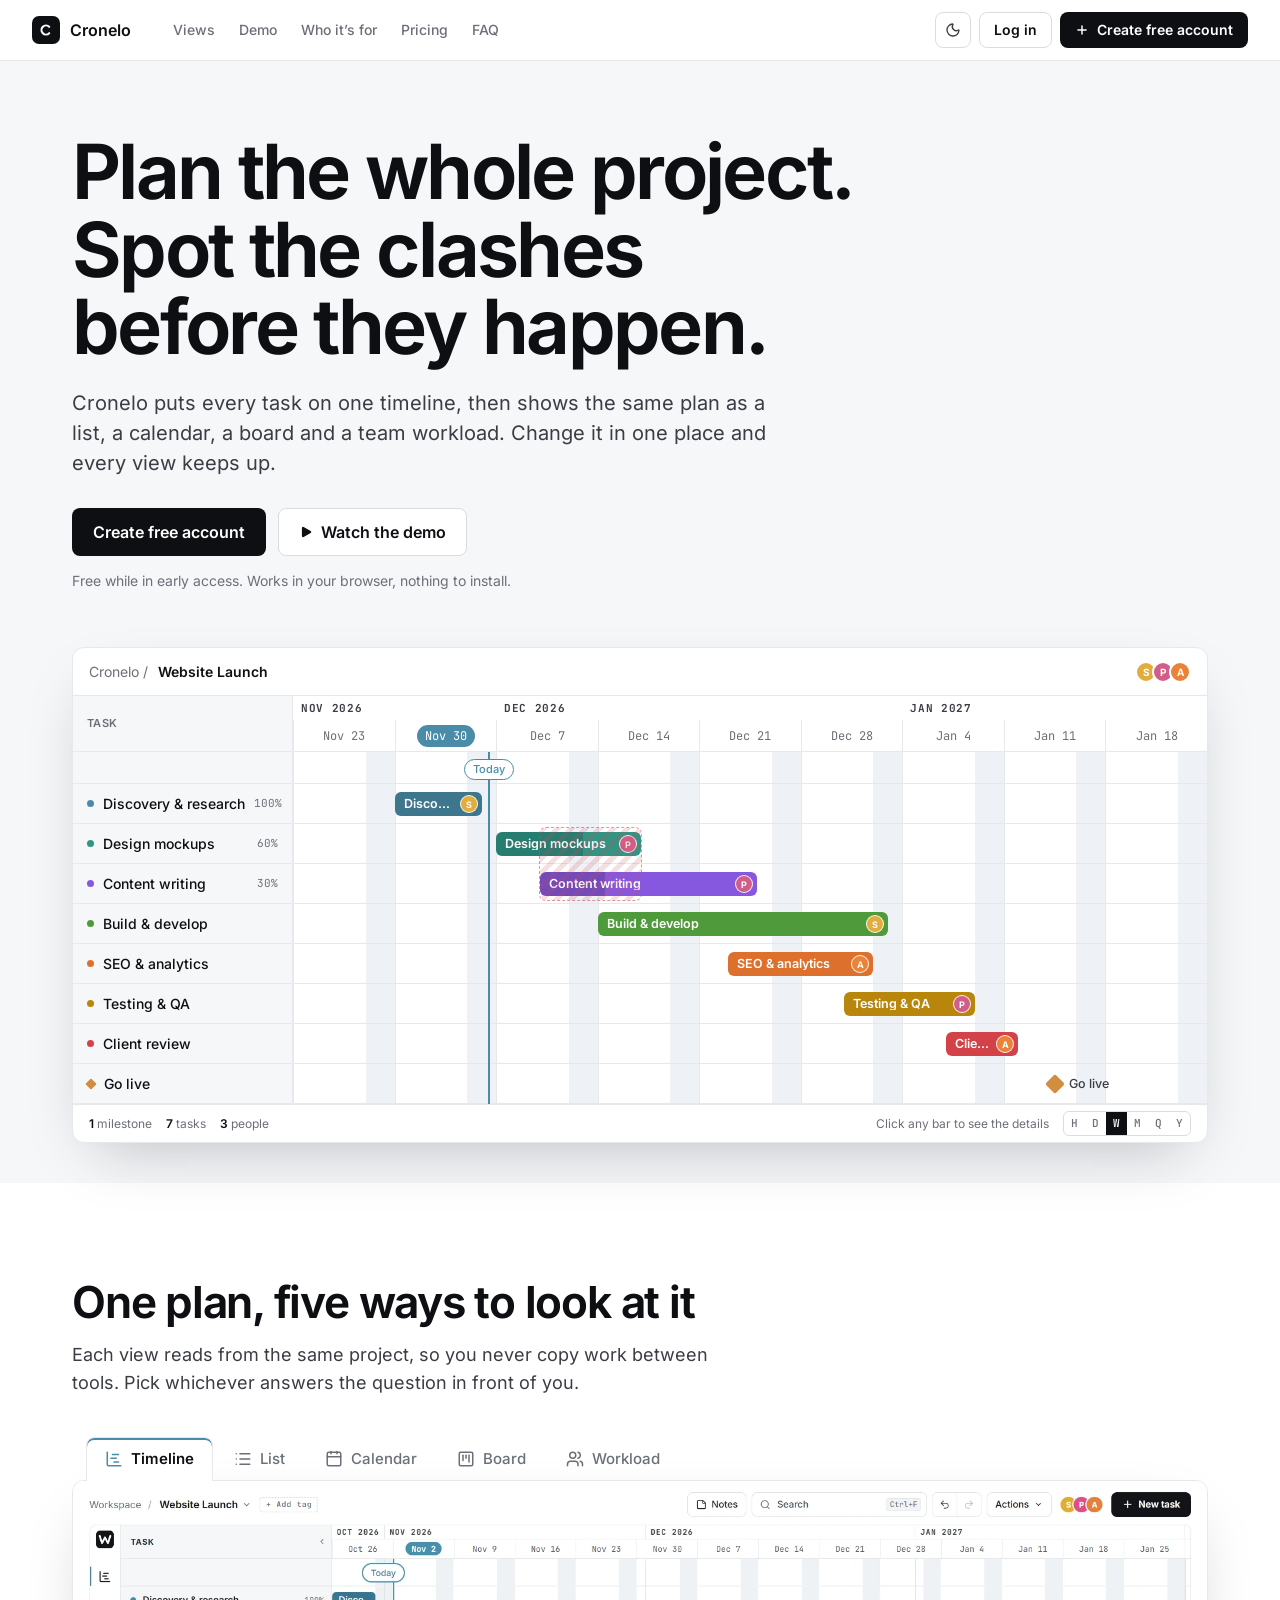
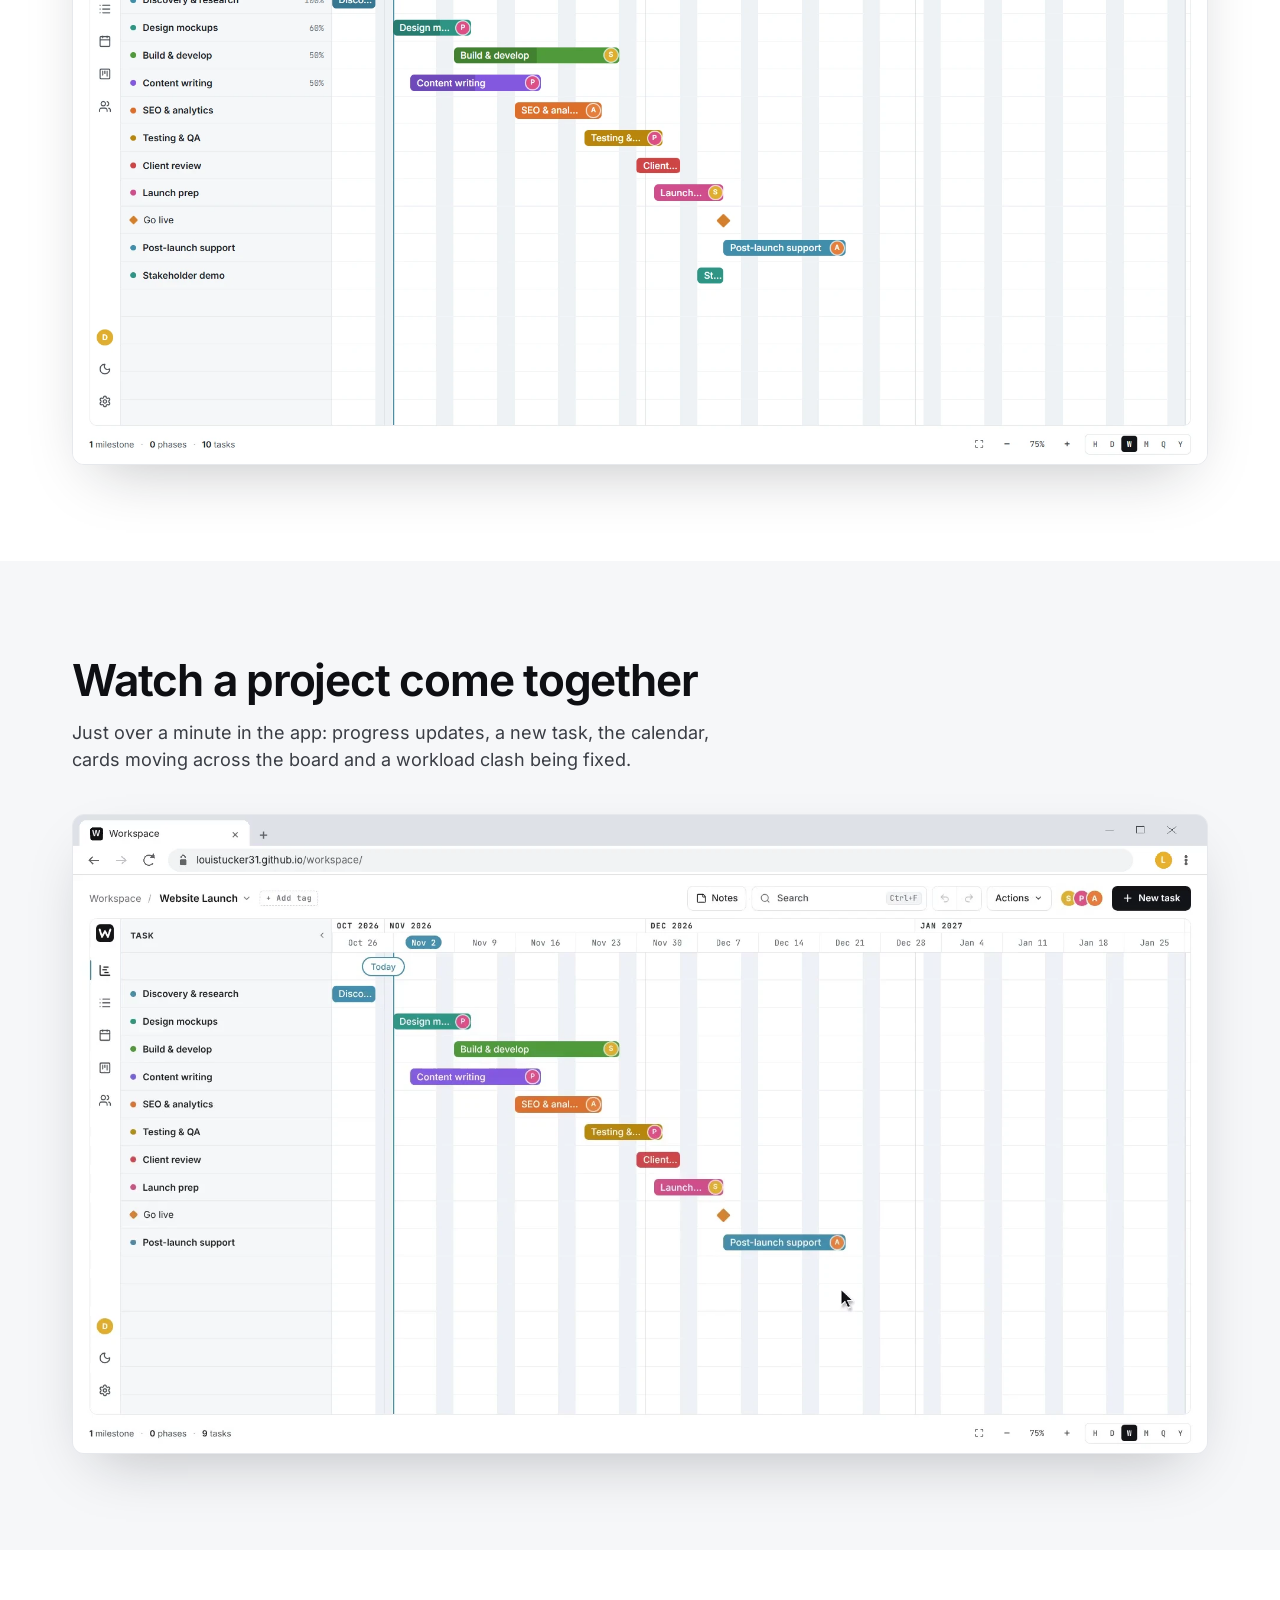
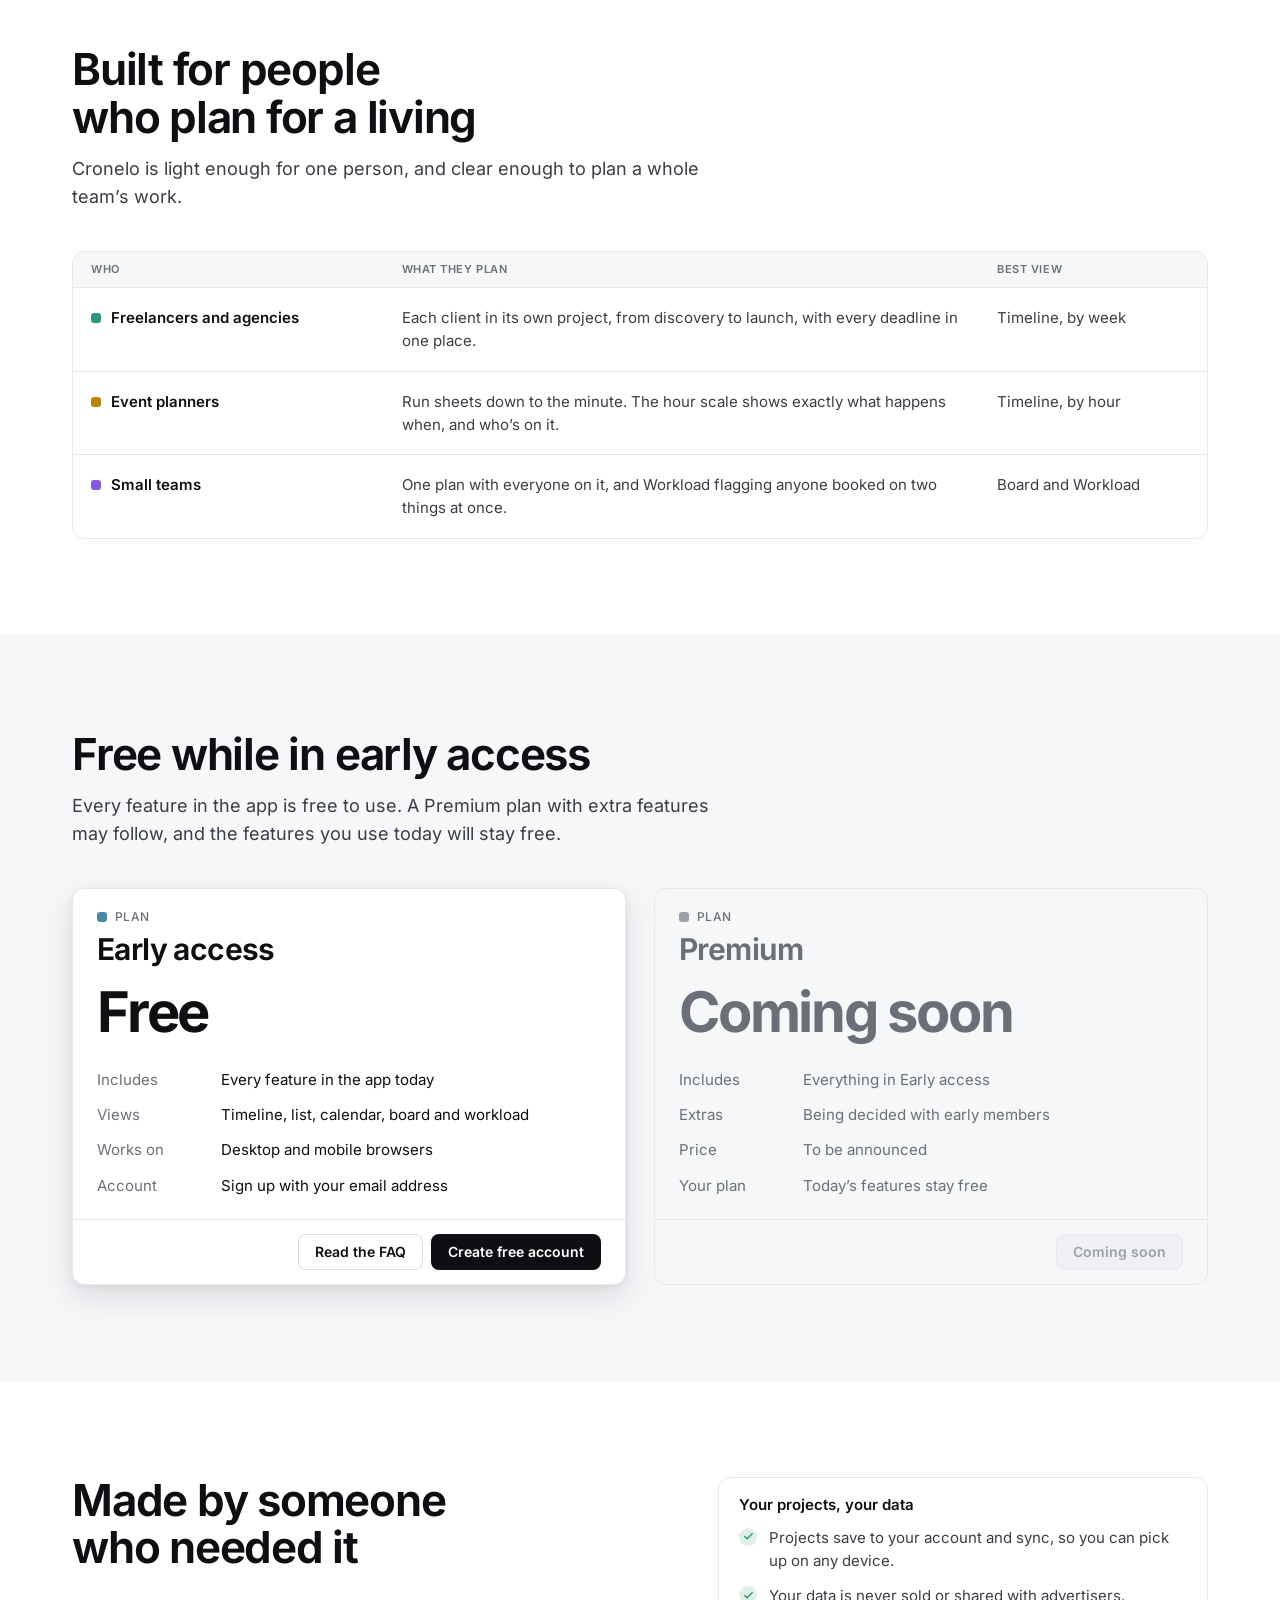
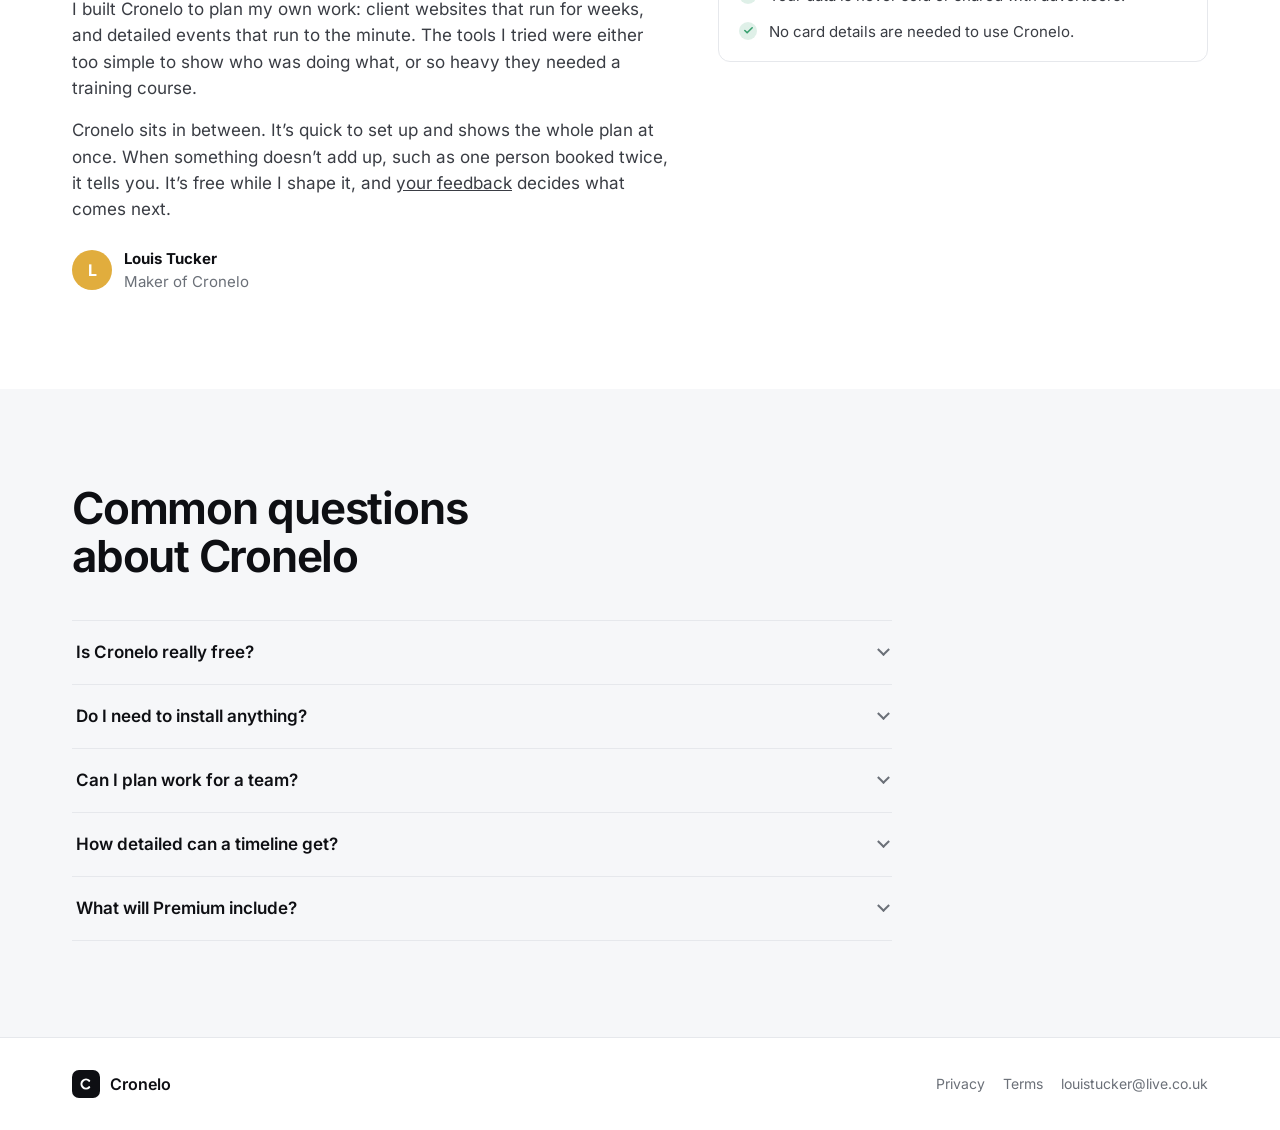
==== index.html @ df6033ae "Point app links at app.cronelo Co-Authored-By: Claude Opus 5.5 <noreply@anthropic.com>" ====
<!doctype html>
<html lang="en-GB">
<head>
<meta charset="utf-8">
<meta name="viewport" content="width=device-width, initial-scale=1">
<!-- Only the site's own files may load. frame-ancestors can't be set in a meta tag; see README.md. -->
<meta http-equiv="Content-Security-Policy" content="default-src 'self'; script-src 'self'; style-src 'self'; img-src 'self'; font-src 'self'; media-src 'self'; connect-src 'none'; object-src 'none'; base-uri 'none'; form-action 'none'">
<meta name="referrer" content="strict-origin-when-cross-origin">
<title>Project planner with a timeline and clash alerts | Cronelo</title>
<meta name="description" content="Cronelo puts every task on one timeline, then shows the same plan as a list, a calendar, a board and a team workload. Free while in early access.">
<meta name="theme-color" content="#f6f7f9" media="(prefers-color-scheme: light)">
<meta name="theme-color" content="#121417" media="(prefers-color-scheme: dark)">
<link rel="preload" href="assets/fonts/inter-latin.woff2" as="font" type="font/woff2" crossorigin>
<link rel="icon" href="assets/favicon.svg" type="image/svg+xml">
<link rel="apple-touch-icon" href="assets/apple-touch-icon.png">
<link rel="stylesheet" href="css/styles.css">
<script src="js/common.js"></script>
<!-- Structured data for search engines: what Cronelo is, who makes it, and the FAQ, which
     must match the questions and answers on the page word for word. Add "url" and "logo" to
     the organisation once the site has its final address (see README.md). -->
<script type="application/ld+json">
{
  "@context": "https://schema.org",
  "@graph": [
    {
      "@type": "Organization",
      "@id": "#organization",
      "name": "Cronelo",
      "email": "louistucker@live.co.uk",
      "founder": { "@type": "Person", "name": "Louis Tucker" }
    },
    {
      "@type": "SoftwareApplication",
      "name": "Cronelo",
      "description": "Cronelo puts every task on one timeline, then shows the same plan as a list, a calendar, a board and a team workload.",
      "applicationCategory": "BusinessApplication",
      "operatingSystem": "Web browser",
      "url": "https://louistucker31.github.io/app.cronelo/",
      "offers": { "@type": "Offer", "price": "0", "priceCurrency": "GBP" },
      "publisher": { "@id": "#organization" }
    },
    {
      "@type": "FAQPage",
      "mainEntity": [
        {
          "@type": "Question",
          "name": "Is Cronelo really free?",
          "acceptedAnswer": { "@type": "Answer", "text": "Yes. Everything in the app today is free while Cronelo is in early access. A Premium plan with extra features may come later, and the features you already use will stay free." }
        },
        {
          "@type": "Question",
          "name": "Do I need to install anything?",
          "acceptedAnswer": { "@type": "Answer", "text": "No. Cronelo runs in your web browser on a computer or phone. Sign in and your projects are there." }
        },
        {
          "@type": "Question",
          "name": "Can I plan work for a team?",
          "acceptedAnswer": { "@type": "Answer", "text": "Yes, as the person who runs the plan. Add your team in the project settings, put each of them on tasks, and use the Workload view to see who is booked on two things at the same time. They don’t need an account. For now, only you can see and edit your projects." }
        },
        {
          "@type": "Question",
          "name": "How detailed can a timeline get?",
          "acceptedAnswer": { "@type": "Answer", "text": "Zoom from hours to years. Plan a launch across several months, or an event minute by minute, using the same tool." }
        },
        {
          "@type": "Question",
          "name": "What will Premium include?",
          "acceptedAnswer": { "@type": "Answer", "text": "That’s still being decided, and early members get a say. If Cronelo is missing something you need, <a href=\"mailto:louistucker@live.co.uk?subject=Cronelo%20Premium%20idea\">email me your idea</a>." }
        }
      ]
    }
  ]
}
</script>
</head>
<body>
<a class="skip" href="#main">Skip to content</a>

<header class="topbar">
  <div class="page-width">
    <a class="brand" href="#top" aria-label="Cronelo home">
      <span class="logo" aria-hidden="true"><svg viewBox="0 0 32 32" width="20" height="20"><path d="M21.1 10.9A7.2 7.2 0 1 0 21.1 21.1" fill="none" stroke="currentColor" stroke-width="3.4" stroke-linecap="round" stroke-linejoin="round"/></svg></span>
      <span>Cronelo</span>
    </a>
    <nav class="nav" aria-label="Page sections">
      <a href="#views">Views</a>
      <a href="#demo">Demo</a>
      <a href="#who">Who it’s for</a>
      <a href="#pricing">Pricing</a>
      <a href="#faq">FAQ</a>
    </nav>
    <div class="topbar-actions">
      <button class="icon-btn" id="theme-btn" type="button" aria-label="Switch to dark mode">
        <svg width="16" height="16" viewBox="0 0 24 24" fill="none" stroke="currentColor" stroke-width="2" stroke-linecap="round" stroke-linejoin="round" aria-hidden="true"><path d="M20.985 12.486a9 9 0 1 1-9.473-9.472c.405-.022.617.46.402.803a6 6 0 0 0 8.268 8.268c.344-.215.825-.004.803.401"/></svg>
      </button>
      <a class="btn btn-ghost" data-app="signin" target="cronelo-app" href="https://louistucker31.github.io/app.cronelo/">Log in</a>
      <a class="btn btn-primary" data-app="signup" target="cronelo-app" href="https://louistucker31.github.io/app.cronelo/#signup">
        <svg width="14" height="14" viewBox="0 0 24 24" fill="none" stroke="currentColor" stroke-width="2.5" stroke-linecap="round" stroke-linejoin="round" aria-hidden="true"><path d="M5 12h14"/><path d="M12 5v14"/></svg>
        Create free account
      </a>
    </div>
  </div>
</header>

<main id="main">
<div class="hero" id="top">
  <div class="page-width">
    <h1>Plan the whole project. Spot the clashes before they happen.</h1>
    <p class="hero-sub">Cronelo puts every task on one timeline, then shows the same plan as a list, a calendar, a board and a team workload. Change it in one place and every view keeps up.</p>
    <div class="hero-ctas">
      <a class="btn btn-primary btn-lg" data-app="signup" target="cronelo-app" href="https://louistucker31.github.io/app.cronelo/#signup">Create free account</a>
      <a class="btn btn-ghost btn-lg" href="#demo">
        <svg width="14" height="14" viewBox="0 0 24 24" fill="currentColor" aria-hidden="true"><path d="M5 5a2 2 0 0 1 3.008-1.728l11.997 6.998a2 2 0 0 1 .003 3.458l-12 7A2 2 0 0 1 5 19z"/></svg>
        Watch the demo
      </a>
    </div>
    <p class="hero-note">Free while in early access. Works in your browser, nothing to install.</p>

    <div class="gantt-frame">
      <div class="gantt-bar">
        <span class="crumb-path">Cronelo /</span><strong>Website Launch</strong>
        <span class="right">
          <span class="avs" aria-hidden="true"><span class="av sam">S</span><span class="av priya">P</span><span class="av alex">A</span></span>
        </span>
      </div>
      <div class="gantt-scroll">
        <div class="gantt" id="timeline" role="group" aria-label="Website Launch timeline">
          <div class="g-names" id="timeline-names"><div class="g-head">TASK</div><div class="g-spacer"></div></div>
          <div class="g-chart" id="timeline-chart">
            <div class="g-months" id="timeline-months" aria-hidden="true"></div>
            <div class="g-weeks" id="timeline-cols" aria-hidden="true"></div>
            <div class="g-grid" id="timeline-grid" aria-hidden="true"></div>
            <div class="g-rows" id="timeline-rows"><div class="g-spacer"></div></div>
          </div>
        </div>
      </div>
      <div class="gantt-foot">
        <span><b>1</b> milestone</span><span><b id="task-count">7</b> tasks</span><span><b>3</b> people</span>
        <span class="hint">Click any bar to see the details</span>
        <span class="scale-switch" role="group" aria-label="Timeline scale"><button type="button" aria-label="Hours" aria-pressed="false" data-scale="H">H</button><button type="button" aria-label="Days" aria-pressed="false" data-scale="D">D</button><button class="on" type="button" aria-label="Weeks" aria-pressed="true" data-scale="W">W</button><button type="button" aria-label="Months" aria-pressed="false" data-scale="M">M</button><button type="button" aria-label="Quarters" aria-pressed="false" data-scale="Q">Q</button><button type="button" aria-label="Years" aria-pressed="false" data-scale="Y">Y</button></span>
      </div>
    </div>
    <div class="task-pop" id="task-pop" role="dialog" aria-modal="false" aria-labelledby="task-pop-title" hidden></div>
  </div>
</div>

<section class="band" id="views">
  <div class="page-width">
    <div class="sec-head">
      <h2>One plan, five ways to look at it</h2>
      <p>Each view reads from the same project, so you never copy work between tools. Pick whichever answers the question in front of you.</p>
    </div>
    <div class="views">
      <div class="view-tabs" role="tablist" aria-label="Cronelo views">
        <button class="view-tab" role="tab" id="tab-timeline" aria-controls="panel-view" aria-selected="true" data-view="timeline" data-tip="Lay out tasks and milestones over time. Zoom from hours for an event run sheet up to years for a long programme.">
          <span class="ico"><svg aria-hidden="true" width="18" height="18" viewBox="0 0 24 24" fill="none" stroke="currentColor" stroke-width="2" stroke-linecap="round" stroke-linejoin="round"><path d="M10 6h8"/><path d="M12 16h6"/><path d="M3 3v16a2 2 0 0 0 2 2h16"/><path d="M8 11h7"/></svg></span>
          <span class="t" data-label="Timeline">Timeline</span>
        </button>
        <button class="view-tab" role="tab" id="tab-list" aria-controls="panel-view" aria-selected="false" tabindex="-1" data-view="list" data-tip="Every task in a table with dates, progress and people. Filter by type, status or person and edit in place.">
          <span class="ico"><svg aria-hidden="true" width="18" height="18" viewBox="0 0 24 24" fill="none" stroke="currentColor" stroke-width="2" stroke-linecap="round" stroke-linejoin="round"><path d="M3 5h.01"/><path d="M3 12h.01"/><path d="M3 19h.01"/><path d="M8 5h13"/><path d="M8 12h13"/><path d="M8 19h13"/></svg></span>
          <span class="t" data-label="List">List</span>
        </button>
        <button class="view-tab" role="tab" id="tab-calendar" aria-controls="panel-view" aria-selected="false" tabindex="-1" data-view="calendar" data-tip="See the month at a glance, with each task running across the days it covers.">
          <span class="ico"><svg aria-hidden="true" width="18" height="18" viewBox="0 0 24 24" fill="none" stroke="currentColor" stroke-width="2" stroke-linecap="round" stroke-linejoin="round"><path d="M8 2v3"/><path d="M16 2v3"/><rect x="3" y="3" width="18" height="18" rx="2"/><path d="M3 9h18"/></svg></span>
          <span class="t" data-label="Calendar">Calendar</span>
        </button>
        <button class="view-tab" role="tab" id="tab-board" aria-controls="panel-view" aria-selected="false" tabindex="-1" data-view="board" data-tip="Group cards by status, phase, person or day, then drag them as work moves on.">
          <span class="ico"><svg aria-hidden="true" width="18" height="18" viewBox="0 0 24 24" fill="none" stroke="currentColor" stroke-width="2" stroke-linecap="round" stroke-linejoin="round"><rect width="18" height="18" x="3" y="3" rx="2"/><path d="M8 7v7"/><path d="M12 7v4"/><path d="M16 7v9"/></svg></span>
          <span class="t" data-label="Board">Board</span>
        </button>
        <button class="view-tab" role="tab" id="tab-workload" aria-controls="panel-view" aria-selected="false" tabindex="-1" data-view="workload" data-tip="A row for each person. When someone is booked on two things at once, Workload flags it so you can rebalance.">
          <span class="ico"><svg aria-hidden="true" width="18" height="18" viewBox="0 0 24 24" fill="none" stroke="currentColor" stroke-width="2" stroke-linecap="round" stroke-linejoin="round"><path d="M16 21v-2a4 4 0 0 0-4-4H6a4 4 0 0 0-4 4v2"/><path d="M16 3.128a4 4 0 0 1 0 7.744"/><path d="M22 21v-2a4 4 0 0 0-3-3.87"/><circle cx="9" cy="7" r="4"/></svg></span>
          <span class="t" data-label="Workload">Workload</span>
        </button>
      </div>
      <div>
        <figure class="shot" role="tabpanel" tabindex="0" id="panel-view" aria-labelledby="tab-timeline">
          <img id="view-img" src="assets/view-timeline.webp" loading="lazy" alt="Timeline view of a website launch project with ten coloured task bars and a Go live milestone, running from late October into January" width="1920" height="988">
          <figcaption class="sr-only" id="view-cap">Lay out tasks and milestones over time. Zoom from hours for an event run sheet up to years for a long programme.</figcaption>
        </figure>
      </div>
    </div>
  </div>
</section>

<section id="demo">
  <div class="page-width">
    <div class="sec-head">
      <h2>Watch a project come together</h2>
      <p>Just over a minute in the app: progress updates, a new task, the calendar, cards moving across the board and a workload clash being fixed.</p>
    </div>
    <div class="video-frame">
      <video id="demo-video" muted loop playsinline preload="none" disablepictureinpicture disableremoteplayback poster="assets/demo-poster.webp" aria-label="Demo of Cronelo: editing a website launch project across all five views"></video>
    </div>
  </div>
</section>

<section class="band" id="who">
  <div class="page-width">
    <div class="sec-head">
      <h2>Built for people who plan for a living</h2>
      <p>Cronelo is light enough for one person, and clear enough to plan a whole team’s work.</p>
    </div>
    <div class="audience">
      <table class="audience-table" role="table">
        <thead role="rowgroup"><tr role="row"><th scope="col" role="columnheader">WHO</th><th scope="col" role="columnheader">WHAT THEY PLAN</th><th scope="col" role="columnheader">BEST VIEW</th></tr></thead>
        <tbody role="rowgroup">
          <tr role="row">
            <td role="cell"><span class="who" tabindex="0" aria-describedby="who-freelancers"><span class="sq tone-teal"></span>Freelancers and agencies</span><span class="sr-only" id="who-freelancers">Web designers, developers, consultants and the studios they work in</span></td>
            <td role="cell" class="what" data-label="What they plan">Each client in its own project, from discovery to launch, with every deadline in one place.</td>
            <td role="cell" class="view" data-label="Best view">Timeline, by week</td>
          </tr>
          <tr role="row">
            <td role="cell"><span class="who" tabindex="0" aria-describedby="who-events"><span class="sq tone-gold"></span>Event planners</span><span class="sr-only" id="who-events">Weddings, conferences, festivals and anything with a run sheet</span></td>
            <td role="cell" class="what" data-label="What they plan">Run sheets down to the minute. The hour scale shows exactly what happens when, and who’s on it.</td>
            <td role="cell" class="view" data-label="Best view">Timeline, by hour</td>
          </tr>
          <tr role="row">
            <td role="cell"><span class="who" tabindex="0" aria-describedby="who-teams"><span class="sq tone-purple"></span>Small teams</span><span class="sr-only" id="who-teams">One person runs the plan, with each team member on their own tasks</span></td>
            <td role="cell" class="what" data-label="What they plan">One plan with everyone on it, and Workload flagging anyone booked on two things at once.</td>
            <td role="cell" class="view" data-label="Best view">Board and Workload</td>
          </tr>
        </tbody>
      </table>
    </div>
  </div>
</section>

<section id="pricing">
  <div class="page-width">
    <div class="sec-head">
      <h2>Free while in early access</h2>
      <p>Every feature in the app is free to use. A Premium plan with extra features may follow, and the features you use today will stay free.</p>
    </div>
    <div class="plans">
      <div class="plan-card">
        <div class="kind"><span class="sq tone-accent"></span>PLAN</div>
        <h3>Early access</h3>
        <div class="big">Free</div>
        <dl>
          <dt>Includes</dt><dd>Every feature in the app today</dd>
          <dt>Views</dt><dd>Timeline, list, calendar, board and workload</dd>
          <dt>Works on</dt><dd>Desktop and mobile browsers</dd>
          <dt>Account</dt><dd>Sign up with your email address</dd>
        </dl>
        <div class="plan-foot">
          <a class="btn btn-ghost" href="#faq">Read the FAQ</a>
          <a class="btn btn-primary" data-app="signup" target="cronelo-app" href="https://louistucker31.github.io/app.cronelo/#signup">Create free account</a>
        </div>
      </div>
      <div class="plan-card soon">
        <div class="kind"><span class="sq tone-faint"></span>PLAN</div>
        <h3>Premium</h3>
        <div class="big">Coming soon</div>
        <dl>
          <dt>Includes</dt><dd>Everything in Early access</dd>
          <dt>Extras</dt><dd>Being decided with early members</dd>
          <dt>Price</dt><dd>To be announced</dd>
          <dt>Your plan</dt><dd>Today’s features stay free</dd>
        </dl>
        <div class="plan-foot">
          <button class="btn" type="button" disabled>Coming soon</button>
        </div>
      </div>
    </div>
  </div>
</section>

<section class="band" id="about">
  <div class="page-width maker">
    <div>
      <div class="sec-head compact"><h2>Made by someone who needed it</h2></div>
      <p>I built Cronelo to plan my own work: client websites that run for weeks, and detailed events that run to the minute. The tools I tried were either too simple to show who was doing what, or so heavy they needed a training course.</p>
      <p>Cronelo sits in between. It’s quick to set up and shows the whole plan at once. When something doesn’t add up, such as one person booked twice, it tells you. It’s free while I shape it, and <a href="mailto:louistucker@live.co.uk?subject=Cronelo%20feedback">your feedback</a> decides what comes next.</p>
      <a class="sig" href="mailto:louistucker@live.co.uk?subject=Cronelo" aria-label="Email Louis Tucker, maker of Cronelo">
        <span class="av" aria-hidden="true">L</span><span><strong>Louis Tucker</strong><br><span class="role">Maker of Cronelo</span></span>
        <span class="person-card" aria-hidden="true">
          <span class="person-head"><span class="av">L</span><span><strong>Louis Tucker</strong><span class="role">Maker of Cronelo</span></span></span>
          <span class="person-row"><span>Plans</span><span>Client websites and live events</span></span>
          <span class="person-row"><span>Email</span><span>louistucker@live.co.uk</span></span>
          <span class="person-foot">Click to send an email</span>
        </span>
      </a>
    </div>
    <div class="notes">
      <h3>Your projects, your data</h3>
      <ul>
        <li><span class="check" aria-hidden="true"><svg width="11" height="11" viewBox="0 0 24 24" fill="none" stroke="currentColor" stroke-width="3.5" stroke-linecap="round" stroke-linejoin="round"><path d="M20 6 9 17l-5-5"/></svg></span><span>Projects save to your account and sync, so you can pick up on any device.</span></li>
        <li><span class="check" aria-hidden="true"><svg width="11" height="11" viewBox="0 0 24 24" fill="none" stroke="currentColor" stroke-width="3.5" stroke-linecap="round" stroke-linejoin="round"><path d="M20 6 9 17l-5-5"/></svg></span><span>Your data is never sold or shared with advertisers.</span></li>
        <li><span class="check" aria-hidden="true"><svg width="11" height="11" viewBox="0 0 24 24" fill="none" stroke="currentColor" stroke-width="3.5" stroke-linecap="round" stroke-linejoin="round"><path d="M20 6 9 17l-5-5"/></svg></span><span>No card details are needed to use Cronelo.</span></li>
      </ul>
    </div>
  </div>
</section>

<section id="faq">
  <div class="page-width">
    <div class="sec-head"><h2>Common questions about Cronelo</h2></div>
    <div class="faq">
      <details>
        <summary>Is Cronelo really free?</summary>
        <p>Yes. Everything in the app today is free while Cronelo is in early access. A Premium plan with extra features may come later, and the features you already use will stay free.</p>
      </details>
      <details>
        <summary>Do I need to install anything?</summary>
        <p>No. Cronelo runs in your web browser on a computer or phone. Sign in and your projects are there.</p>
      </details>
      <details>
        <summary>Can I plan work for a team?</summary>
        <p>Yes, as the person who runs the plan. Add your team in the project settings, put each of them on tasks, and use the Workload view to see who is booked on two things at the same time. They don’t need an account. For now, only you can see and edit your projects.</p>
      </details>
      <details>
        <summary>How detailed can a timeline get?</summary>
        <p>Zoom from hours to years. Plan a launch across several months, or an event minute by minute, using the same tool.</p>
      </details>
      <details>
        <summary>What will Premium include?</summary>
        <p>That’s still being decided, and early members get a say. If Cronelo is missing something you need, <a href="mailto:louistucker@live.co.uk?subject=Cronelo%20Premium%20idea">email me your idea</a>.</p>
      </details>
    </div>
  </div>
</section>

</main>

<footer>
  <div class="page-width">
    <a class="brand" href="#top"><span class="logo" aria-hidden="true"><svg viewBox="0 0 32 32" width="20" height="20"><path d="M21.1 10.9A7.2 7.2 0 1 0 21.1 21.1" fill="none" stroke="currentColor" stroke-width="3.4" stroke-linecap="round" stroke-linejoin="round"/></svg></span><span>Cronelo</span></a>
    <nav aria-label="Footer">
      <a href="pages/privacy.html">Privacy</a>
      <a href="pages/terms.html">Terms</a>
      <a href="mailto:louistucker@live.co.uk?subject=Cronelo">louistucker@live.co.uk</a>
    </nav>
  </div>
</footer>

<script src="js/main.js"></script>
</body>
</html>
---- css/styles.css ----
/* Fonts: the same Inter and JetBrains Mono files as the app, hosted with the site. Both are
   variable fonts, so one file covers every weight. JetBrains Mono only appears where the app
   uses it: dates and numbers in the timeline. */
@font-face{font-family:"Inter";font-style:normal;font-weight:400 700;font-display:swap;src:url("../assets/fonts/inter-latin-ext.woff2") format("woff2");unicode-range:U+0100-02BA,U+02BD-02C5,U+02C7-02CC,U+02CE-02D7,U+02DD-02FF,U+0304,U+0308,U+0329,U+1D00-1DBF,U+1E00-1E9F,U+1EF2-1EFF,U+2020,U+20A0-20AB,U+20AD-20C4,U+2113,U+2C60-2C7F,U+A720-A7FF}
@font-face{font-family:"Inter";font-style:normal;font-weight:400 700;font-display:swap;src:url("../assets/fonts/inter-latin.woff2") format("woff2");unicode-range:U+0000-00FF,U+0131,U+0152-0153,U+02BB-02BC,U+02C6,U+02DA,U+02DC,U+0304,U+0308,U+0329,U+2000-206F,U+20AC,U+2122,U+2191,U+2193,U+2212,U+2215,U+FEFF,U+FFFD}
@font-face{font-family:"JetBrains Mono";font-style:normal;font-weight:400 700;font-display:swap;src:url("../assets/fonts/jetbrains-mono-latin.woff2") format("woff2");unicode-range:U+0000-00FF,U+0131,U+0152-0153,U+02BB-02BC,U+02C6,U+02DA,U+02DC,U+0304,U+0308,U+0329,U+2000-206F,U+20AC,U+2122,U+2191,U+2193,U+2212,U+2215,U+FEFF,U+FFFD}
/* While Inter loads, text shows in Arial resized to take up the same space, so headings don't
   re-wrap and push the page about when Inter arrives */
@font-face{font-family:"Inter fallback";src:local("Arial");ascent-override:90.2%;descent-override:22.48%;line-gap-override:0%;size-adjust:107.4%}

/* Tokens, sampled from the Cronelo app. Breakpoints are 640px (phones) and 1024px (tablets);
   media queries can't read custom properties, so those two numbers are repeated below. */
:root{
  --canvas:#f6f7f9; --surface:#ffffff; --sunken:#eff0f4; --line:#e6e8ec; --line-strong:#d9dce1;
  --ink:#0e0f13; --ink-2:#3a3d44; --muted:#6b7078; --faint:#9da0a7;
  --primary:#0e0f13; --on-primary:#ffffff; --on-colour:#ffffff;
  --accent:#4a8ca8; --weekend:#eef1f6;
  --t-blue:#4a8ca8; --t-teal:#2f9585; --t-green:#4f9a3a; --t-gold:#b8860b;
  --t-orange:#dd702d; --t-red:#d34249; --t-purple:#8658df;
  --p-sam:#e1ad3d; --p-priya:#d15e89; --p-alex:#ea8338;
  --ok:#38a06f; --warn:#cb4e54; --milestone:#d28d40;
  --shadow-pop:0 12px 32px rgba(17,20,28,.12), 0 2px 6px rgba(17,20,28,.06);
  --shadow-frame:0 24px 60px -24px rgba(17,20,28,.28);
  --shadow-tip:0 4px 12px rgba(20,30,40,.18);
  --sans:"Inter", "Inter fallback", system-ui, -apple-system, "Segoe UI", sans-serif;
  --mono:"JetBrains Mono", ui-monospace, "SFMono-Regular", Menlo, monospace;
  --r-s:6px; --r-m:8px; --r-l:12px;
  color-scheme:light;
}
@media (prefers-color-scheme: dark){
  :root:not([data-theme="light"]){
    --canvas:#121417; --surface:#1a1d21; --sunken:#16191c; --line:#2a2e34; --line-strong:#353a41;
    --ink:#eceef1; --ink-2:#c8ccd2; --muted:#9aa0a6; --faint:#6c727a;
    --primary:#eceef1; --on-primary:#121417; --weekend:#171a1e;
    --shadow-pop:0 12px 32px rgba(0,0,0,.5); --shadow-frame:0 24px 60px -24px rgba(0,0,0,.7);
    color-scheme:dark;
  }
}
:root[data-theme="dark"]{
  --canvas:#121417; --surface:#1a1d21; --sunken:#16191c; --line:#2a2e34; --line-strong:#353a41;
  --ink:#eceef1; --ink-2:#c8ccd2; --muted:#9aa0a6; --faint:#6c727a;
  --primary:#eceef1; --on-primary:#121417; --weekend:#171a1e;
  --shadow-pop:0 12px 32px rgba(0,0,0,.5); --shadow-frame:0 24px 60px -24px rgba(0,0,0,.7);
  color-scheme:dark;
}

/* Base */
.framed body{visibility:hidden}
*,*::before,*::after{box-sizing:border-box}
html{scroll-behavior:smooth;scroll-padding-top:calc(var(--topbar-h,60px) + 32px)}
@media (prefers-reduced-motion: reduce){html{scroll-behavior:auto}}
body{margin:0;background:var(--canvas);color:var(--ink);font:400 17px/1.55 var(--sans);-webkit-font-smoothing:antialiased;text-rendering:optimizeLegibility}
img,video{display:block;max-width:100%}
a{color:inherit}
:focus-visible{outline:2px solid var(--accent);outline-offset:2px;border-radius:4px}
.page-width{max-width:1200px;margin:0 auto;padding:0 32px}
@media (max-width:640px){.page-width{padding:0 16px}}
.sr-only{position:absolute;width:1px;height:1px;padding:0;margin:-1px;overflow:hidden;clip:rect(0,0,0,0);border:0}
.skip{position:absolute;left:16px;top:-48px;background:var(--primary);color:var(--on-primary);padding:8px 14px;border-radius:var(--r-s);z-index:100;text-decoration:none}
.skip:focus{top:12px}

/* Controls shared with the app's look */
.btn{display:inline-flex;align-items:center;gap:8px;height:40px;padding:0 16px;border-radius:var(--r-m);font:600 15px/1 var(--sans);text-decoration:none;border:1px solid transparent;cursor:pointer;white-space:nowrap;transition:background-color .15s, border-color .15s}
.btn svg{flex:none}
.btn-primary{background:var(--primary);color:var(--on-primary)}
.btn-primary:hover{background:color-mix(in srgb,var(--primary) 86%,var(--accent))}
.btn-ghost{background:var(--surface);color:var(--ink);border-color:var(--line-strong)}
.btn-ghost:hover{border-color:var(--faint)}
.btn-lg{height:48px;padding:0 20px;font-size:16px}
.av{display:inline-grid;place-items:center;width:20px;height:20px;border-radius:50%;color:var(--on-colour);font:700 10px/1 var(--sans);flex:none}
.av.sam{background:var(--p-sam)} .av.priya{background:var(--p-priya)} .av.alex{background:var(--p-alex)}
.sq{width:10px;height:10px;border-radius:3px;flex:none;display:inline-block;background:var(--tone)}
/* Task colours. Squares, dots and bars all paint with --tone. */
.tone-blue{--tone:var(--t-blue)} .tone-teal{--tone:var(--t-teal)} .tone-green{--tone:var(--t-green)}
.tone-gold{--tone:var(--t-gold)} .tone-orange{--tone:var(--t-orange)} .tone-red{--tone:var(--t-red)}
.tone-purple{--tone:var(--t-purple)} .tone-milestone{--tone:var(--milestone)}
.tone-accent{--tone:var(--accent)} .tone-faint{--tone:var(--faint)}

/* Top bar, mirroring the app header */
.topbar{position:sticky;top:0;z-index:50;background:color-mix(in srgb,var(--surface) 92%,transparent);backdrop-filter:saturate(1.4) blur(10px);-webkit-backdrop-filter:saturate(1.4) blur(10px);border-bottom:1px solid var(--line)}
.topbar .page-width{display:flex;align-items:center;gap:20px;height:60px;max-width:1360px}
.brand{display:flex;align-items:center;gap:10px;text-decoration:none;font:600 16px/1 var(--sans);color:var(--ink)}
.logo{display:grid;place-items:center;width:28px;height:28px;border-radius:7px;background:var(--primary);color:var(--on-primary);font:700 15px/1 var(--sans)}
.nav{display:flex;gap:4px;margin-left:12px}
.nav a{padding:8px 10px;border-radius:var(--r-s);text-decoration:none;font:500 14px/1 var(--sans);color:var(--muted)}
.nav a:hover{color:var(--ink);background:var(--sunken)}
.topbar-actions{margin-left:auto;display:flex;align-items:center;gap:8px}
.topbar .btn{height:36px;font-size:14px;padding:0 14px}
.icon-btn{display:grid;place-items:center;width:36px;height:36px;border-radius:var(--r-m);border:1px solid var(--line-strong);background:var(--surface);color:var(--ink-2);cursor:pointer}
.icon-btn:hover{border-color:var(--faint)}
/* Tablets and phones: the section links move to their own scrollable row under the logo */
@media (max-width:1024px){.topbar .page-width{flex-wrap:wrap;height:auto;row-gap:4px;padding-top:12px;padding-bottom:6px}.nav{order:3;flex:0 0 100%;margin-left:-10px;overflow-x:auto;scrollbar-width:none}.nav::-webkit-scrollbar{display:none}.nav a{flex:none}}
@media (max-width:640px){.topbar .btn-ghost{display:none}.topbar .page-width{column-gap:10px}}

/* Hero */
.hero{padding:72px 0 40px}
.hero .page-width{position:relative}
.hero h1{margin:0;max-width:16ch;font:650 clamp(40px,6.2vw,76px)/1.02 var(--sans);letter-spacing:-.035em;text-wrap:balance}
.hero-sub{margin:22px 0 0;max-width:56ch;font-size:clamp(17px,1.6vw,20px);line-height:1.5;color:var(--ink-2)}
.hero-ctas{display:flex;flex-wrap:wrap;gap:12px;margin-top:30px}
.hero-note{margin:14px 0 0;font-size:14px;color:var(--muted)}

/* Live timeline: the page's one bold element, built by js/main.js */
.gantt-frame{margin-top:56px;background:var(--surface);border:1px solid var(--line);border-radius:var(--r-l);box-shadow:var(--shadow-frame);overflow:hidden}
.gantt-bar{display:flex;align-items:center;gap:10px;height:48px;padding:0 16px;border-bottom:1px solid var(--line);font-size:14px}
.gantt-bar .crumb-path{color:var(--muted)} .gantt-bar strong{font-weight:600;color:var(--ink)}
.gantt-bar .right{margin-left:auto;display:flex;align-items:center;gap:6px}
.avs{display:flex}.avs .av{width:22px;height:22px;border:2px solid var(--surface);margin-left:-5px}
.scale-switch{display:flex;border:1px solid var(--line-strong);border-radius:var(--r-s);overflow:hidden;font:500 11px/1 var(--mono)}
.scale-switch button{padding:6px 7px;border:0;background:none;color:var(--muted);font:inherit;cursor:pointer} .scale-switch button:hover{background:var(--sunken);color:var(--ink)} .scale-switch button:focus-visible{outline-offset:-2px} .scale-switch .on,.scale-switch .on:hover{background:var(--primary);color:var(--on-primary)}
.gantt-scroll{overflow-x:auto;-webkit-overflow-scrolling:touch}
/* The script fills the timeline in, so its height is reserved up front (header, spacer and the
   eight rows in js/main.js) to stop the page shifting as it draws. Update it if rows change. */
.gantt{--name:220px;--row:40px;position:relative;display:grid;grid-template-columns:var(--name) var(--chart,minmax(0,1fr));min-height:calc(56px + 32px + 8 * var(--row))}
.g-names{position:sticky;left:0;z-index:3;background:var(--canvas);border-right:1px solid var(--line)}
.g-head{height:56px;border-bottom:1px solid var(--line);display:flex;align-items:center;padding:0 14px;font:600 11px/1 var(--sans);letter-spacing:.04em;color:var(--muted)}
.g-name{height:var(--row);display:flex;align-items:center;gap:9px;padding:0 14px;font:500 14px/1 var(--sans);white-space:nowrap;border-bottom:1px solid var(--line);overflow:hidden}
.g-name .dot{width:7px;height:7px;border-radius:50%;flex:none;background:var(--tone)}
.g-name .diamond{width:8px;height:8px;flex:none;transform:rotate(45deg);border-radius:1px;background:var(--tone)}
.g-name .pct{margin-left:auto;font:400 11px/1 var(--mono);color:var(--muted)}
.g-chart{position:relative;min-width:0}
.g-months,.g-weeks{display:grid;grid-template-columns:repeat(var(--cols),minmax(0,1fr));font-family:var(--mono)}
.g-months{height:24px;font:700 11px/24px var(--mono);letter-spacing:.06em;color:var(--ink-2)}
.g-months span{padding-left:8px;white-space:nowrap;overflow:visible}
.g-weeks{height:32px;border-bottom:1px solid var(--line);font:400 12px/32px var(--mono);color:var(--muted);text-align:center}
.g-weeks span{border-left:1px solid var(--line);white-space:nowrap;overflow:hidden}
.g-weeks .now{color:var(--on-colour)}
.g-weeks .now i{font-style:normal;background:var(--accent);border-radius:999px;padding:3px 8px}
.g-grid{position:absolute;inset:56px 0 0 0;display:grid;grid-template-columns:repeat(var(--cols),minmax(0,1fr));pointer-events:none}
.g-grid span{border-left:1px solid var(--line)}
.gantt[data-scale="W"] .g-grid span{background:linear-gradient(90deg,transparent 71.4%,var(--weekend) 71.4%)}
.g-grid span.off{background:var(--weekend)}
.g-rows{position:relative}
.g-spacer{height:32px;border-bottom:1px solid var(--line)}
.g-row{position:relative;height:var(--row);border-bottom:1px solid var(--line)}
.g-today{position:absolute;top:56px;bottom:0;width:2px;margin-left:-1px;background:var(--accent);z-index:2}
.g-today b{position:absolute;top:7px;left:50%;transform:translateX(-50%);font:500 11px/1 var(--sans);color:var(--accent);background:var(--surface);border:1.5px solid var(--accent);border-radius:999px;padding:4px 8px;white-space:nowrap}
/* A bar's colour doubles as its text colour, so the selected ring (currentColor) matches it */
.bar{position:absolute;top:8px;height:24px;border:0;border-radius:6px;padding:0 4px 0 9px;display:flex;align-items:center;gap:6px;background:var(--tone);color:var(--tone);font:600 12.5px/1 var(--sans);cursor:pointer;overflow:hidden;white-space:nowrap;text-align:left;transform-origin:left center}
.bar .lbl{position:relative;overflow:hidden;text-overflow:ellipsis;flex:1;min-width:0;color:var(--on-colour)}
.bar.tight{padding:0}.bar.tight .lbl,.bar.tight .av{display:none}
.bar .done{position:absolute;inset:0 auto 0 0;background:rgba(0,0,0,.16);pointer-events:none}
.bar .av{width:18px;height:18px;font-size:9px;border:1.5px solid rgba(255,255,255,.9);position:relative}
.bar[aria-expanded="true"]{box-shadow:0 0 0 2px var(--surface),0 0 0 4px currentColor}
.ms{position:absolute;top:13px;width:14px;height:14px;margin-left:-7px;transform:rotate(45deg);background:var(--milestone);border:0;border-radius:2px;cursor:pointer;padding:0}
.ms-lbl{position:absolute;top:12px;font:500 12.5px/16px var(--sans);color:var(--ink-2);white-space:nowrap;margin-left:14px}
.clash{position:absolute;top:calc(32px + var(--row) + 4px);height:calc(var(--row) * 2 - 8px);border-radius:6px;background:repeating-linear-gradient(135deg,color-mix(in srgb,var(--warn) 18%,transparent) 0 5px,transparent 5px 10px);outline:1px dashed color-mix(in srgb,var(--warn) 60%,transparent);pointer-events:none}
@media (prefers-reduced-motion: no-preference){
  .gantt.is-live .bar{animation:grow .7s cubic-bezier(.2,.8,.2,1) both;animation-delay:calc(var(--i) * 90ms + 200ms)}
  .gantt.is-live .ms,.gantt.is-live .ms-lbl{animation:fadein .4s ease-out both;animation-delay:calc(var(--i) * 90ms + 300ms)}
  .gantt.is-live .clash{animation:fadein .5s ease-out 1.3s both}
  .gantt.static .bar,.gantt.static .ms,.gantt.static .ms-lbl,.gantt.static .clash{animation:none}
}
@keyframes grow{from{transform:scaleX(.02);opacity:0}to{transform:none;opacity:1}}
@keyframes fadein{from{opacity:0}to{opacity:1}}
.gantt-foot{display:flex;align-items:center;gap:14px;height:38px;padding:0 16px;border-top:1px solid var(--line);font:400 12px/1 var(--sans);color:var(--muted)}
.gantt-foot b{color:var(--ink);font-weight:600}
.gantt-foot .hint{margin-left:auto}
@media (max-width:640px){.gantt{--name:156px}.g-name{font-size:13px;padding:0 10px}.g-name .pct,.scale-switch{display:none}.gantt-foot .hint{display:none}}

/* A task's details, laid out like the app's popup */
.task-pop{position:absolute;z-index:20;width:280px;background:var(--surface);border:1px solid var(--line);border-radius:var(--r-l);box-shadow:var(--shadow-pop);padding:14px 16px 12px;font-size:14px}
.task-pop[hidden]{display:none}
.task-pop .kind{font:500 11px/1 var(--sans);letter-spacing:.04em;color:var(--muted);display:flex;align-items:center;gap:6px}
.task-pop .title{margin:6px 0 12px;font:600 16px/1.25 var(--sans)}
.task-pop dl{display:grid;grid-template-columns:72px 1fr;gap:7px 10px;margin:0}
.task-pop dt{color:var(--muted)} .task-pop dd{margin:0;display:flex;align-items:center;gap:7px}
.meter{width:72px;height:5px;border-radius:9px;background:var(--line);overflow:hidden}
.meter i{display:block;height:100%;background:var(--accent);border-radius:9px}
.task-pop .close{position:absolute;top:10px;right:10px;width:26px;height:26px;border:0;border-radius:var(--r-s);background:none;color:var(--muted);cursor:pointer;font-size:18px;line-height:1}
.task-pop .close:hover{background:var(--sunken)}
.task-pop .warn{margin:12px -16px -12px;padding:10px 16px;border-top:1px solid var(--line);font-size:13px;color:var(--warn);display:flex;gap:8px;align-items:center}

/* Sections. --pad-top is a section's top padding: nav links aim at the heading inside, so
   the jump pulls back by that padding and the heading lands just below the header. */
section{--pad-top:96px;padding:var(--pad-top) 0 96px}
section[id]{scroll-margin-top:calc(-1 * var(--pad-top))}
@media (max-width:640px){section{--pad-top:64px;padding-bottom:64px}.hero{padding:44px 0 24px}}
/* Sections on a white band, alternating with the grey canvas to set them apart */
.band{background:var(--surface)}
.sec-head{max-width:640px;margin-bottom:40px}
.sec-head.compact{margin-bottom:24px}
.sec-head h2{margin:0;font:650 clamp(30px,3.6vw,44px)/1.08 var(--sans);letter-spacing:-.028em;text-wrap:balance}
.sec-head p{margin:14px 0 0;color:var(--ink-2);font-size:18px;max-width:58ch}

/* Views switcher */
.views{display:grid}
.view-tabs{position:relative;z-index:1;display:flex;gap:2px;padding:0 14px;margin-bottom:-1px}
.view-tab{all:unset;box-sizing:border-box;display:flex;align-items:center;gap:8px;padding:12px 18px 13px;border:1px solid transparent;border-bottom:0;border-radius:var(--r-m) var(--r-m) 0 0;cursor:pointer;color:var(--muted);transition:background .15s,color .15s}
.view-tab .ico{display:grid;place-items:center;transition:color .15s}
.view-tab .t{display:inline-grid;font:500 15px/1.2 var(--sans)}
/* Keeps the width of the bold label, so tabs don't shift when one is selected */
.view-tab .t::after{content:attr(data-label);font-weight:600;height:0;overflow:hidden;visibility:hidden}
.view-tab[aria-selected="true"] .t{font-weight:600}
.view-tab:hover{color:var(--ink);background:var(--sunken)}
.view-tab[aria-selected="true"]{background:var(--surface);border-color:var(--line);color:var(--ink);box-shadow:inset 0 2px 0 var(--accent)}
.view-tab[aria-selected="true"] .ico{color:var(--accent)}
.view-tab:focus-visible{outline:2px solid var(--accent);outline-offset:-2px}
.shot{margin:0;background:var(--surface);border:1px solid var(--line);border-radius:var(--r-l);overflow:hidden;box-shadow:var(--shadow-frame)}
.shot img{width:100%;height:auto;aspect-ratio:1920/988}
@media (max-width:1024px){
  .view-tabs{overflow-x:auto;scrollbar-width:none;padding:0 8px}
  .view-tabs::-webkit-scrollbar{display:none}
  .view-tab{flex:none;padding:10px 14px 11px}
}

/* Demo video */
.video-frame{position:relative;border-radius:var(--r-l);overflow:hidden;border:1px solid var(--line);background:var(--sunken);box-shadow:var(--shadow-frame)}
.video-frame video{width:100%;height:auto;aspect-ratio:16/9;background:var(--sunken);pointer-events:none}

/* Who it's for: a table styled like the app's List view */
.audience{background:var(--surface);border:1px solid var(--line);border-radius:var(--r-l);overflow:hidden}
.audience-table{width:100%;border-collapse:collapse;font-size:15px}
.audience-table th{text-align:left;font:600 11px/1 var(--sans);letter-spacing:.05em;color:var(--muted);padding:12px 18px;background:var(--canvas);border-bottom:1px solid var(--line)}
.audience-table td{padding:18px;border-bottom:1px solid var(--line);vertical-align:top;transition:background .12s}
.audience-table tr:last-child td{border-bottom:0}
.audience-table tbody tr:hover td{background:var(--canvas)}
.audience-table .who{font-weight:600;display:inline-flex;gap:10px;align-items:center;white-space:nowrap;cursor:default}
.audience-table .what{color:var(--ink-2);max-width:52ch}
.audience-table .view{color:var(--ink-2);white-space:nowrap}
@media (max-width:640px){
  /* The column headings stay for screen readers; each block shows its own small labels instead.
     The / "" gives the labels empty alt text, so screen readers don't read them twice. */
  .audience-table thead{position:absolute;width:1px;height:1px;overflow:hidden;clip:rect(0,0,0,0)}
  .audience-table td[data-label]::before{content:attr(data-label);content:attr(data-label) / "";display:block;margin-bottom:2px;font:600 11px/1.4 var(--sans);letter-spacing:.05em;text-transform:uppercase;color:var(--muted)}
  .audience-table,.audience-table tbody,.audience-table tr,.audience-table td{display:block;width:100%}
  .audience-table tr{padding:16px 18px;border-bottom:1px solid var(--line)}
  .audience-table tr:last-child{border-bottom:0}
  .audience-table td{padding:0;border:0}
  .audience-table td+td{margin-top:6px}
}

/* Pricing: Free and Premium side by side, as wide as the video. Premium is greyed out until it launches. */
.plans{display:grid;grid-template-columns:repeat(2,minmax(0,1fr));gap:28px}
@media (max-width:1024px){.plans{grid-template-columns:minmax(0,1fr)}}
.plan-card{display:flex;flex-direction:column;padding:22px 24px 0;background:var(--surface);border:1px solid var(--line);border-radius:var(--r-l);box-shadow:var(--shadow-pop)}
.plan-card .kind{font:500 12px/1 var(--sans);letter-spacing:.04em;color:var(--muted);display:flex;gap:8px;align-items:center}
.plan-card h3{margin:10px 0 4px;font:650 30px/1.1 var(--sans);letter-spacing:-.02em}
.plan-card .big{font:700 clamp(40px,7vw,56px)/1 var(--sans);letter-spacing:-.04em;margin:14px 0 6px}
.plan-card dl{display:grid;grid-template-columns:110px 1fr;gap:12px 14px;margin:22px 0;font-size:15px}
.plan-card dt{color:var(--muted)} .plan-card dd{margin:0}
.plan-foot{display:flex;flex-wrap:wrap;gap:8px;justify-content:flex-end;margin:auto -24px 0;padding:14px 24px;border-top:1px solid var(--line)}
.plan-foot .btn{height:36px;font-size:14px}
.plan-card.soon{background:var(--canvas);box-shadow:none;color:var(--muted)}
.plan-card.soon h3,.plan-card.soon .big,.plan-card.soon dd{color:var(--muted)}
.plan-card.soon .btn{background:var(--sunken);border-color:var(--line);color:var(--faint);cursor:not-allowed}
@media (max-width:640px){.plan-card dl{grid-template-columns:90px 1fr}.plan-card{padding-left:18px;padding-right:18px}.plan-foot{margin-left:-18px;margin-right:-18px;padding:14px 18px}}

/* Maker + data */
.maker{display:grid;grid-template-columns:1.1fr .9fr;gap:48px;align-items:start}
@media (max-width:1024px){.maker{grid-template-columns:1fr;gap:32px}}
.maker p{margin:0 0 16px;max-width:60ch;color:var(--ink-2)}
.maker .sig{position:relative;display:flex;width:fit-content;align-items:center;gap:12px;margin-top:24px;font-size:15px;color:var(--ink);text-decoration:none;border-radius:var(--r-m)}
.maker .sig .av{width:40px;height:40px;font-size:16px;background:var(--p-sam)}
.maker .sig .role{color:var(--muted)}
/* Hovering or tabbing to the name shows a profile card, in the style of the timeline's details popup */
.person-card{position:absolute;left:0;bottom:calc(100% + 10px);z-index:20;display:grid;gap:8px;width:300px;padding:14px 16px 12px;background:var(--surface);border:1px solid var(--line);border-radius:var(--r-l);box-shadow:var(--shadow-pop);font-size:14px;line-height:1.4;opacity:0;visibility:hidden;transform:translateY(4px);transition:opacity .15s,transform .15s,visibility 0s .15s}
/* Bridges the gap to the name, so the card stays open while the pointer moves onto it */
.person-card::after{content:"";position:absolute;left:0;right:0;top:100%;height:12px}
.sig:hover .person-card,.sig:focus-visible .person-card{opacity:1;visibility:visible;transform:none;transition:opacity .15s .35s,transform .15s .35s,visibility 0s .35s}
.sig.dismissed .person-card{opacity:0;visibility:hidden;transition:none}
.person-head{display:flex;align-items:center;gap:10px;margin-bottom:4px}
.person-head strong,.person-head .role{display:block}
.person-head .role{font-size:13px}
.maker .person-card .av{width:32px;height:32px;font-size:13px}
.person-row{display:grid;grid-template-columns:52px 1fr;gap:10px}
.person-row span:first-child{color:var(--muted)}
.person-foot{margin:4px -16px -12px;padding:9px 16px;border-top:1px solid var(--line);font-size:13px;color:var(--muted)}
@media (prefers-reduced-motion: reduce){.person-card{transform:none}}
.notes{background:var(--surface);border:1px solid var(--line);border-radius:var(--r-l);padding:18px 20px}
.notes h3{margin:0 0 12px;font:600 15px/1.2 var(--sans)}
.notes ul{list-style:none;margin:0;padding:0;display:grid;gap:12px}
.notes li{display:grid;grid-template-columns:20px 1fr;gap:10px;font-size:15px;color:var(--ink-2)}
.check{width:18px;height:18px;border-radius:50%;background:color-mix(in srgb,var(--ok) 16%,transparent);color:var(--ok);display:grid;place-items:center;margin-top:2px}

/* FAQ */
.faq{max-width:820px}
.faq details{border-bottom:1px solid var(--line)}
.faq details:first-of-type{border-top:1px solid var(--line)}
.faq summary{list-style:none;display:flex;align-items:center;gap:12px;padding:20px 4px;cursor:pointer;font:600 17px/1.35 var(--sans)}
.faq summary::-webkit-details-marker{display:none}
.faq summary::after{content:"";margin-left:auto;width:9px;height:9px;border-right:2px solid var(--muted);border-bottom:2px solid var(--muted);transform:rotate(45deg) translate(-2px,-2px);transition:transform .2s;flex:none}
.faq details[open] summary::after{transform:rotate(-135deg) translate(-2px,-2px)}
.faq details p{margin:0 4px 22px;max-width:64ch;color:var(--ink-2)}

/* Footer */
/* White with a rule above, framing the page like the header does */
footer{background:var(--surface);border-top:1px solid var(--line);padding:32px 0;font-size:14px;color:var(--muted)}
footer .page-width{display:flex;flex-wrap:wrap;align-items:center;gap:12px 24px}
footer nav{display:flex;gap:18px;margin-left:auto}
footer a{text-decoration:none} footer a:hover{color:var(--ink)}
footer a[aria-current="page"]{color:var(--ink);font-weight:600}

/* Privacy and terms pages */
.legal{max-width:760px;padding-top:64px;padding-bottom:96px}
.legal h1{margin:0;font:650 clamp(34px,4.4vw,52px)/1.06 var(--sans);letter-spacing:-.03em}
.legal .updated{margin:12px 0 40px;font-size:14px;color:var(--muted)}
.legal h2{margin:40px 0 10px;font:600 20px/1.3 var(--sans);letter-spacing:-.01em}
.legal p,.legal li{color:var(--ink-2)}
.legal p{margin:0 0 14px}
.legal ul{margin:0 0 14px;padding-left:22px}
.legal li{margin-bottom:6px}
.legal a{color:var(--ink)}

/* Tooltips, as in the app (js/common.js): dark on the light theme, light on the dark one */
.tip{position:fixed;z-index:60;max-width:300px;padding:6px 10px;border-radius:6px;background:var(--ink);color:var(--surface);font:500 12.5px/1.4 var(--sans);box-shadow:var(--shadow-tip)}
.tip[hidden]{display:none}
.signed-in [data-app="signin"]{display:none}
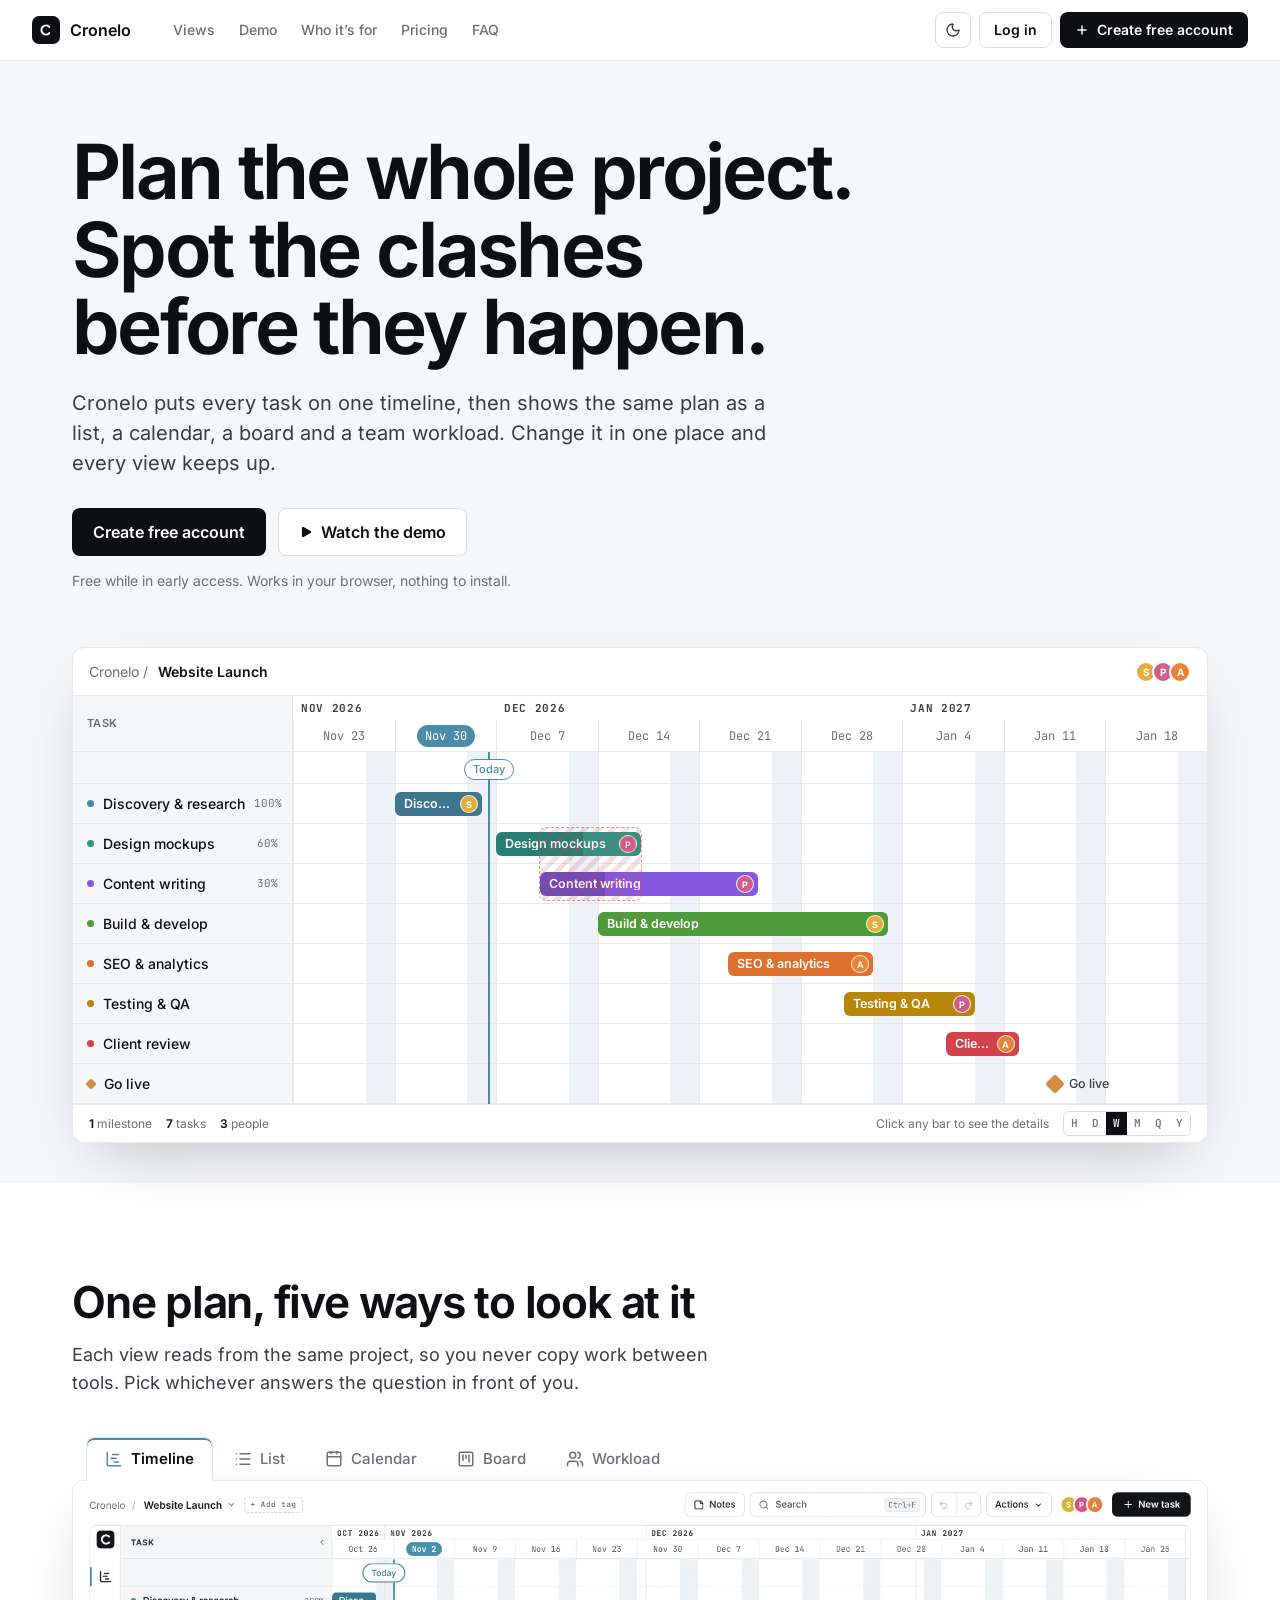
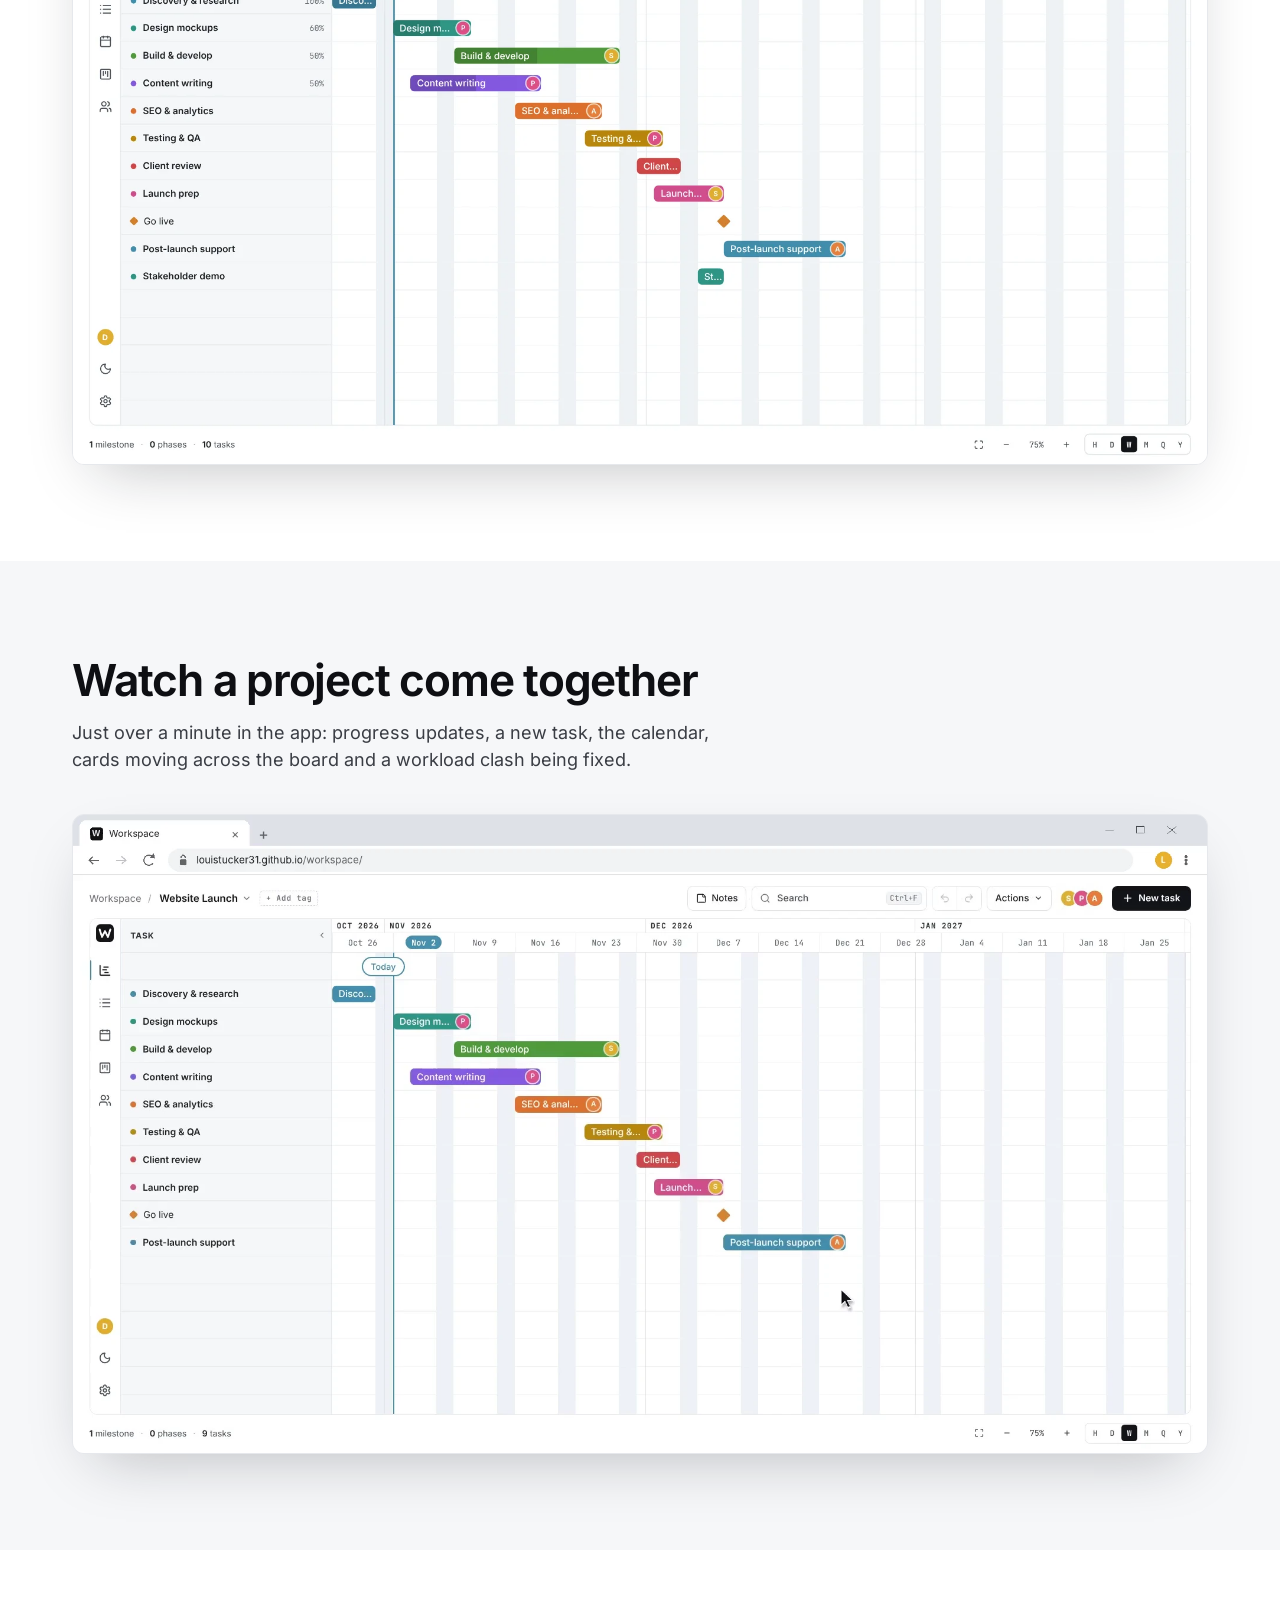
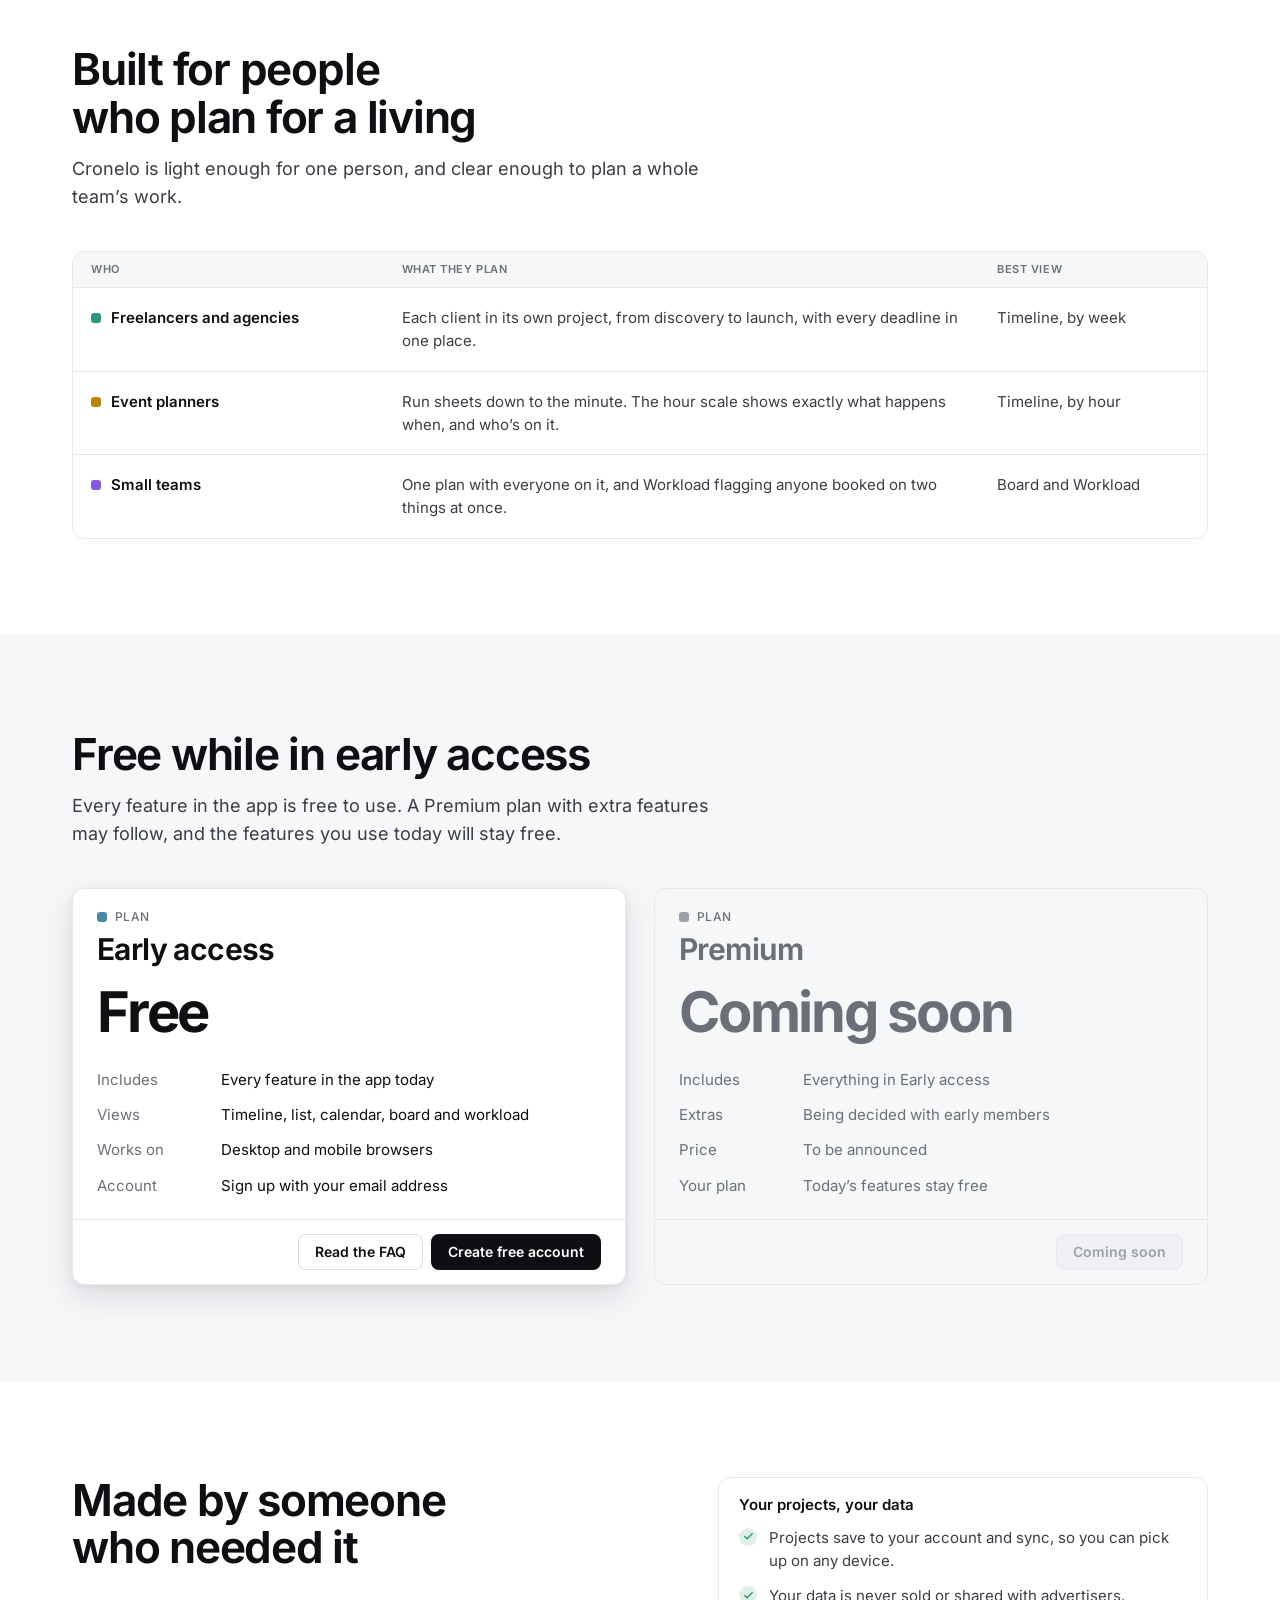
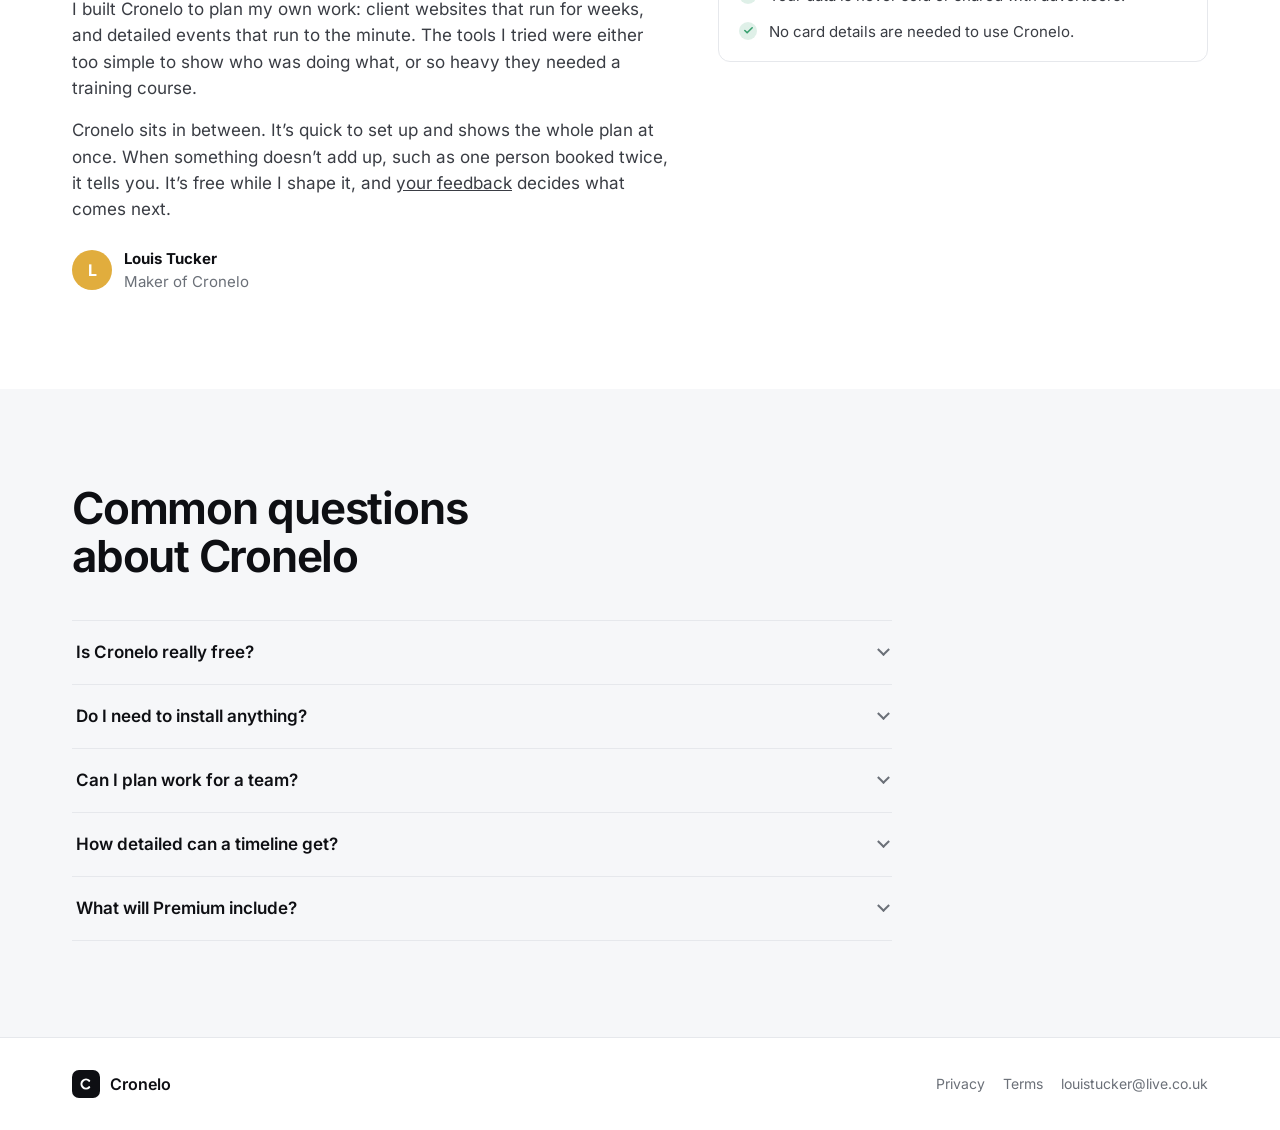
==== commit 70ac3f37: "Move to cronelo.co.uk: app links to app.cronelo.co.uk, canonical, sitemap and robots Also names Clou" ====
--- a/index.html
+++ b/index.html
@@ -13,19 +13,26 @@
 <link rel="preload" href="assets/fonts/inter-latin.woff2" as="font" type="font/woff2" crossorigin>
 <link rel="icon" href="assets/favicon.svg" type="image/svg+xml">
 <link rel="apple-touch-icon" href="assets/apple-touch-icon.png">
+<link rel="canonical" href="https://cronelo.co.uk/">
+<meta property="og:type" content="website">
+<meta property="og:site_name" content="Cronelo">
+<meta property="og:url" content="https://cronelo.co.uk/">
+<meta property="og:title" content="Cronelo: project planner with a timeline and clash alerts">
+<meta property="og:description" content="Cronelo puts every task on one timeline, then shows the same plan as a list, a calendar, a board and a team workload. Free while in early access.">
 <link rel="stylesheet" href="css/styles.css">
 <script src="js/common.js"></script>
 <!-- Structured data for search engines: what Cronelo is, who makes it, and the FAQ, which
-     must match the questions and answers on the page word for word. Add "url" and "logo" to
-     the organisation once the site has its final address (see README.md). -->
+     must match the questions and answers on the page word for word. -->
 <script type="application/ld+json">
 {
   "@context": "https://schema.org",
   "@graph": [
     {
       "@type": "Organization",
-      "@id": "#organization",
+      "@id": "https://cronelo.co.uk/#organization",
       "name": "Cronelo",
+      "url": "https://cronelo.co.uk/",
+      "logo": "https://cronelo.co.uk/assets/apple-touch-icon.png",
       "email": "louistucker@live.co.uk",
       "founder": { "@type": "Person", "name": "Louis Tucker" }
     },
@@ -35,9 +42,9 @@
       "description": "Cronelo puts every task on one timeline, then shows the same plan as a list, a calendar, a board and a team workload.",
       "applicationCategory": "BusinessApplication",
       "operatingSystem": "Web browser",
-      "url": "https://louistucker31.github.io/app.cronelo/",
+      "url": "https://app.cronelo.co.uk/",
       "offers": { "@type": "Offer", "price": "0", "priceCurrency": "GBP" },
-      "publisher": { "@id": "#organization" }
+      "publisher": { "@id": "https://cronelo.co.uk/#organization" }
     },
     {
       "@type": "FAQPage",
@@ -93,8 +100,8 @@
       <button class="icon-btn" id="theme-btn" type="button" aria-label="Switch to dark mode">
         <svg width="16" height="16" viewBox="0 0 24 24" fill="none" stroke="currentColor" stroke-width="2" stroke-linecap="round" stroke-linejoin="round" aria-hidden="true"><path d="M20.985 12.486a9 9 0 1 1-9.473-9.472c.405-.022.617.46.402.803a6 6 0 0 0 8.268 8.268c.344-.215.825-.004.803.401"/></svg>
       </button>
-      <a class="btn btn-ghost" data-app="signin" target="cronelo-app" href="https://louistucker31.github.io/app.cronelo/">Log in</a>
-      <a class="btn btn-primary" data-app="signup" target="cronelo-app" href="https://louistucker31.github.io/app.cronelo/#signup">
+      <a class="btn btn-ghost" data-app="signin" target="cronelo-app" href="https://app.cronelo.co.uk/">Log in</a>
+      <a class="btn btn-primary" data-app="signup" target="cronelo-app" href="https://app.cronelo.co.uk/#signup">
         <svg width="14" height="14" viewBox="0 0 24 24" fill="none" stroke="currentColor" stroke-width="2.5" stroke-linecap="round" stroke-linejoin="round" aria-hidden="true"><path d="M5 12h14"/><path d="M12 5v14"/></svg>
         Create free account
       </a>
@@ -108,7 +115,7 @@
     <h1>Plan the whole project. Spot the clashes before they happen.</h1>
     <p class="hero-sub">Cronelo puts every task on one timeline, then shows the same plan as a list, a calendar, a board and a team workload. Change it in one place and every view keeps up.</p>
     <div class="hero-ctas">
-      <a class="btn btn-primary btn-lg" data-app="signup" target="cronelo-app" href="https://louistucker31.github.io/app.cronelo/#signup">Create free account</a>
+      <a class="btn btn-primary btn-lg" data-app="signup" target="cronelo-app" href="https://app.cronelo.co.uk/#signup">Create free account</a>
       <a class="btn btn-ghost btn-lg" href="#demo">
         <svg width="14" height="14" viewBox="0 0 24 24" fill="currentColor" aria-hidden="true"><path d="M5 5a2 2 0 0 1 3.008-1.728l11.997 6.998a2 2 0 0 1 .003 3.458l-12 7A2 2 0 0 1 5 19z"/></svg>
         Watch the demo
@@ -245,7 +252,7 @@
         </dl>
         <div class="plan-foot">
           <a class="btn btn-ghost" href="#faq">Read the FAQ</a>
-          <a class="btn btn-primary" data-app="signup" target="cronelo-app" href="https://louistucker31.github.io/app.cronelo/#signup">Create free account</a>
+          <a class="btn btn-primary" data-app="signup" target="cronelo-app" href="https://app.cronelo.co.uk/#signup">Create free account</a>
         </div>
       </div>
       <div class="plan-card soon">
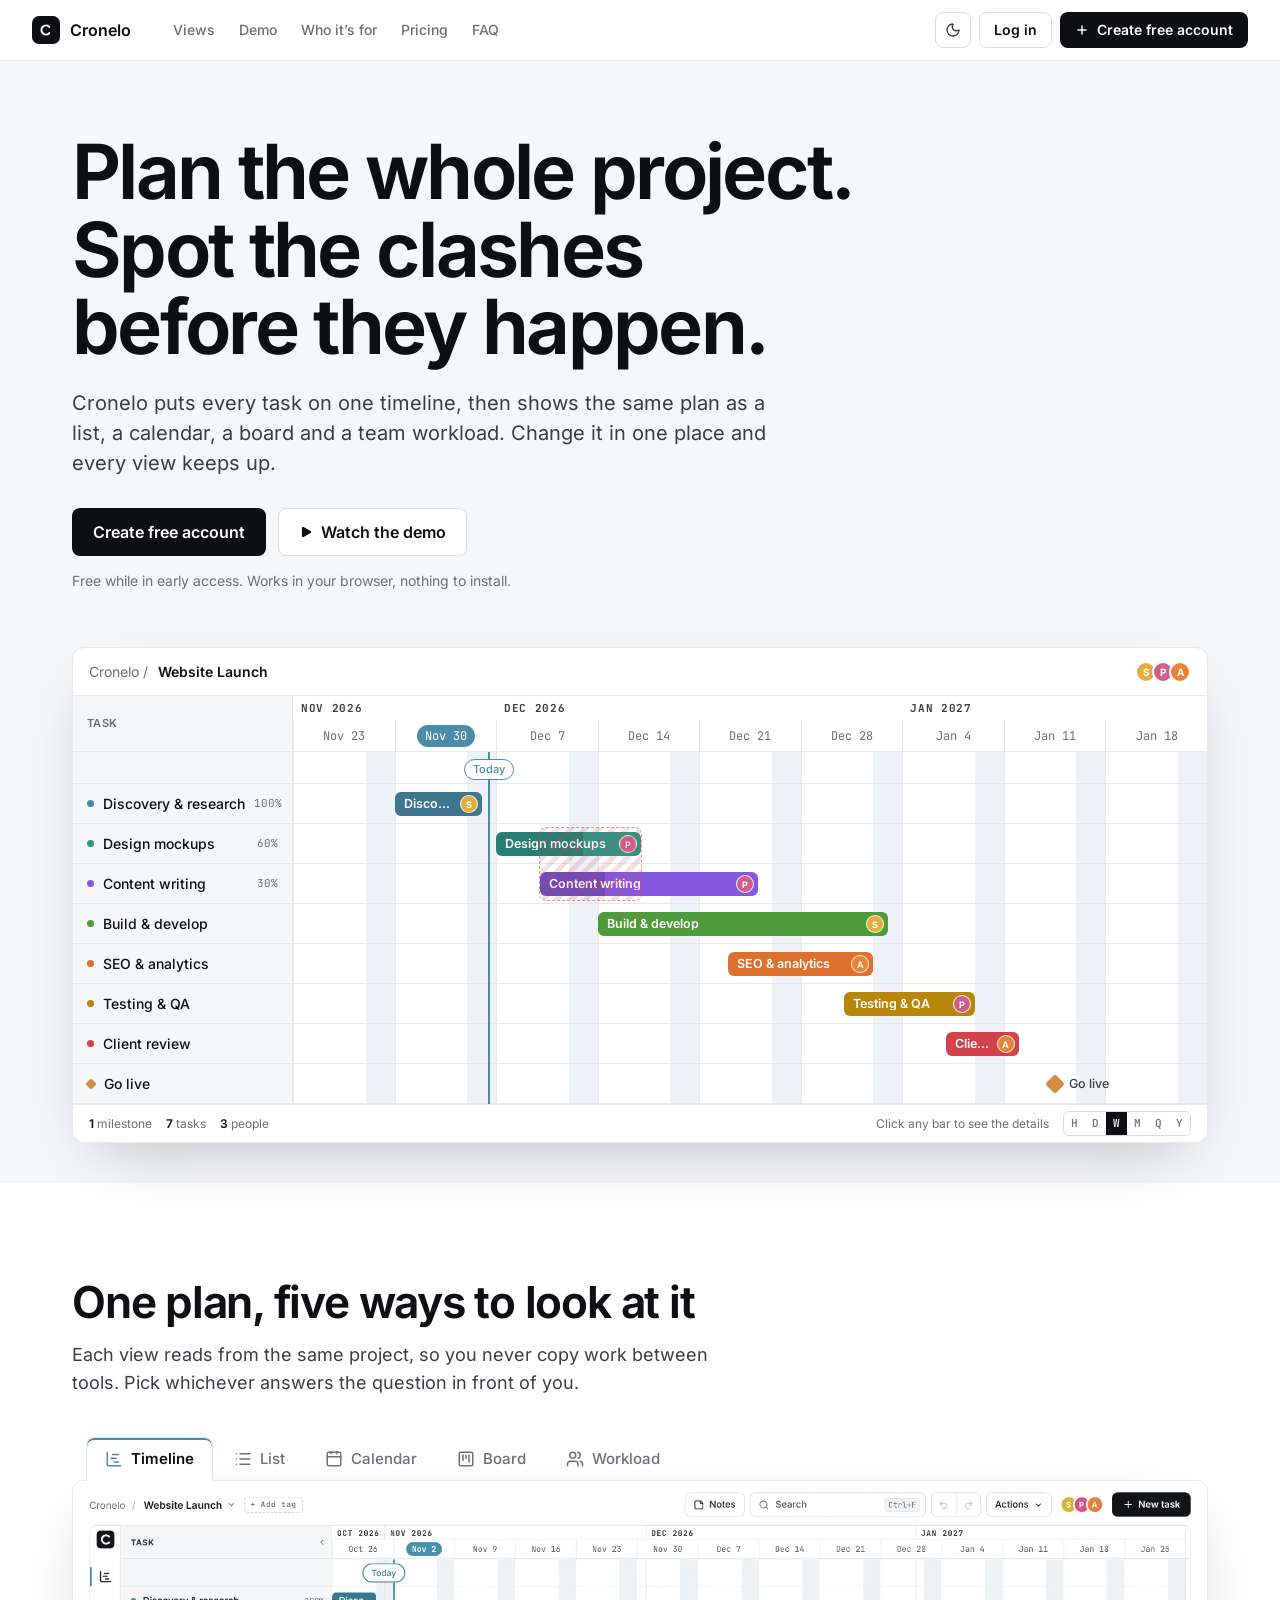
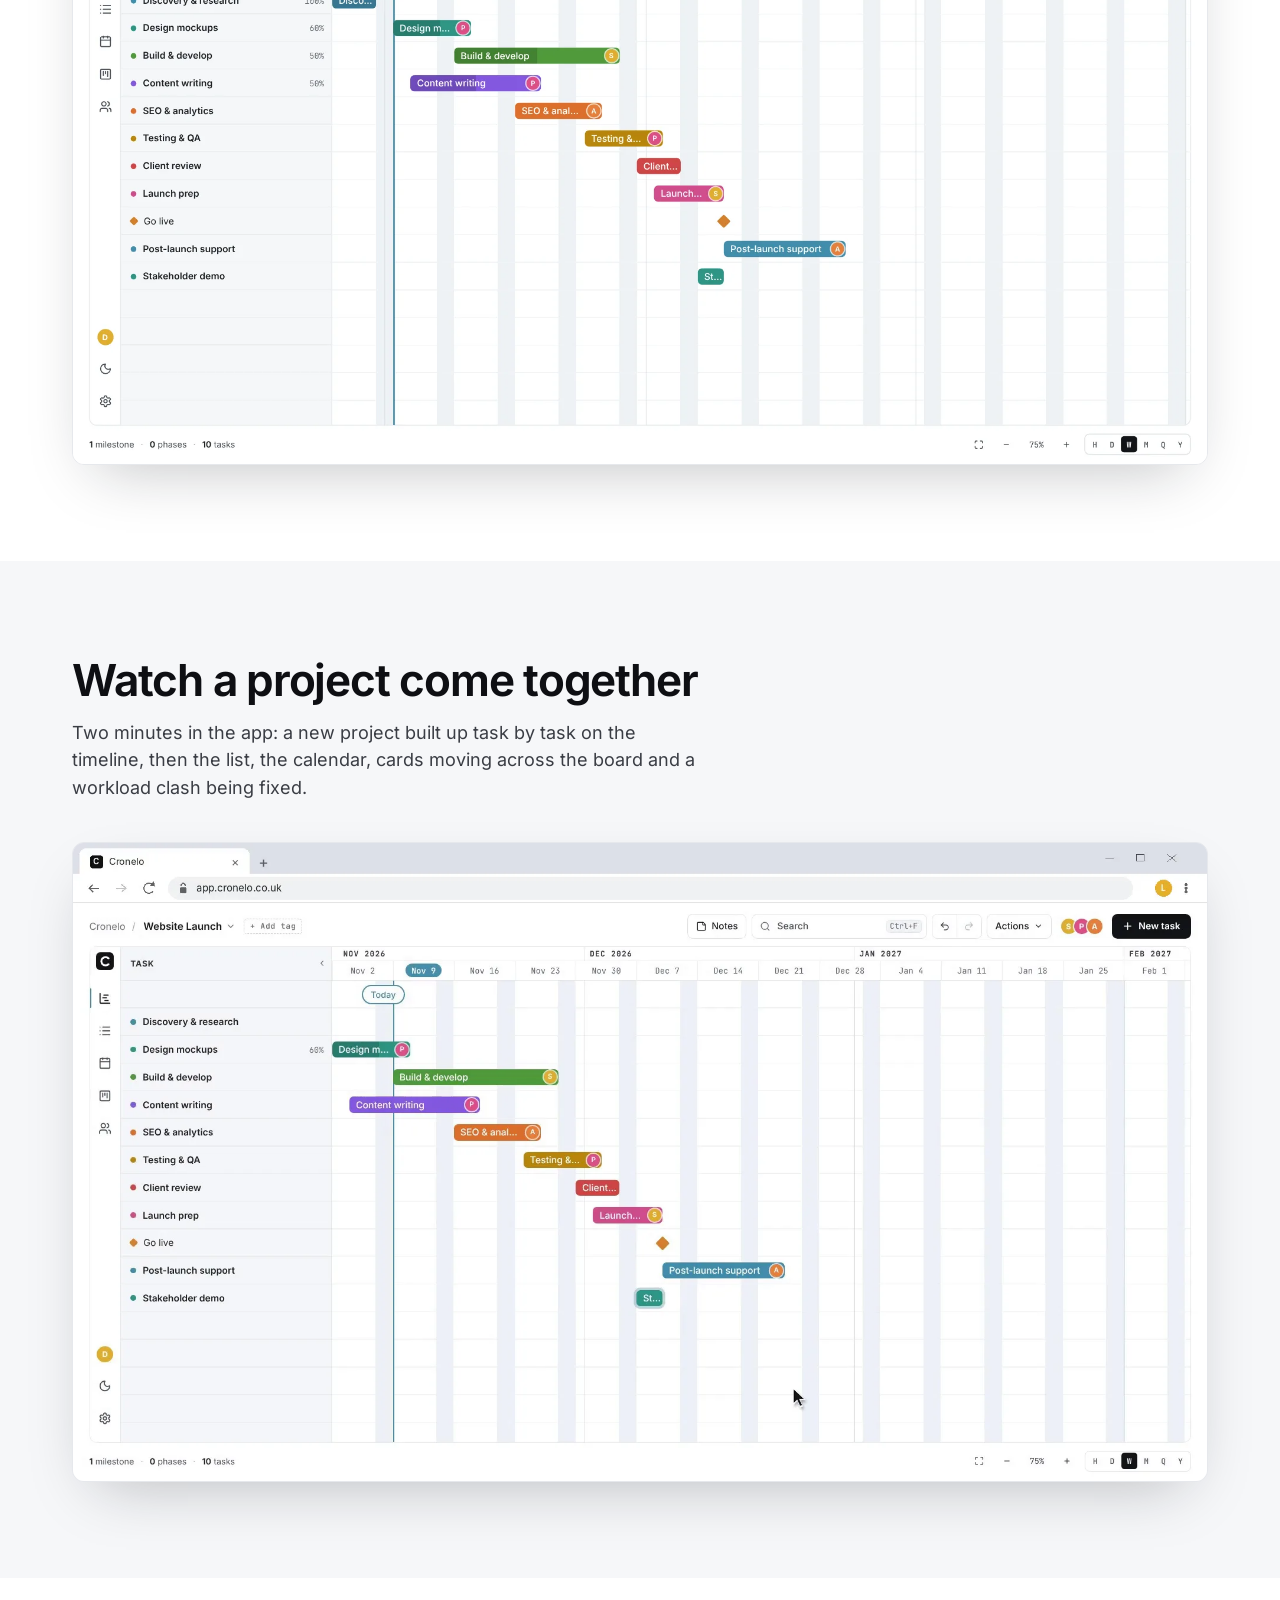
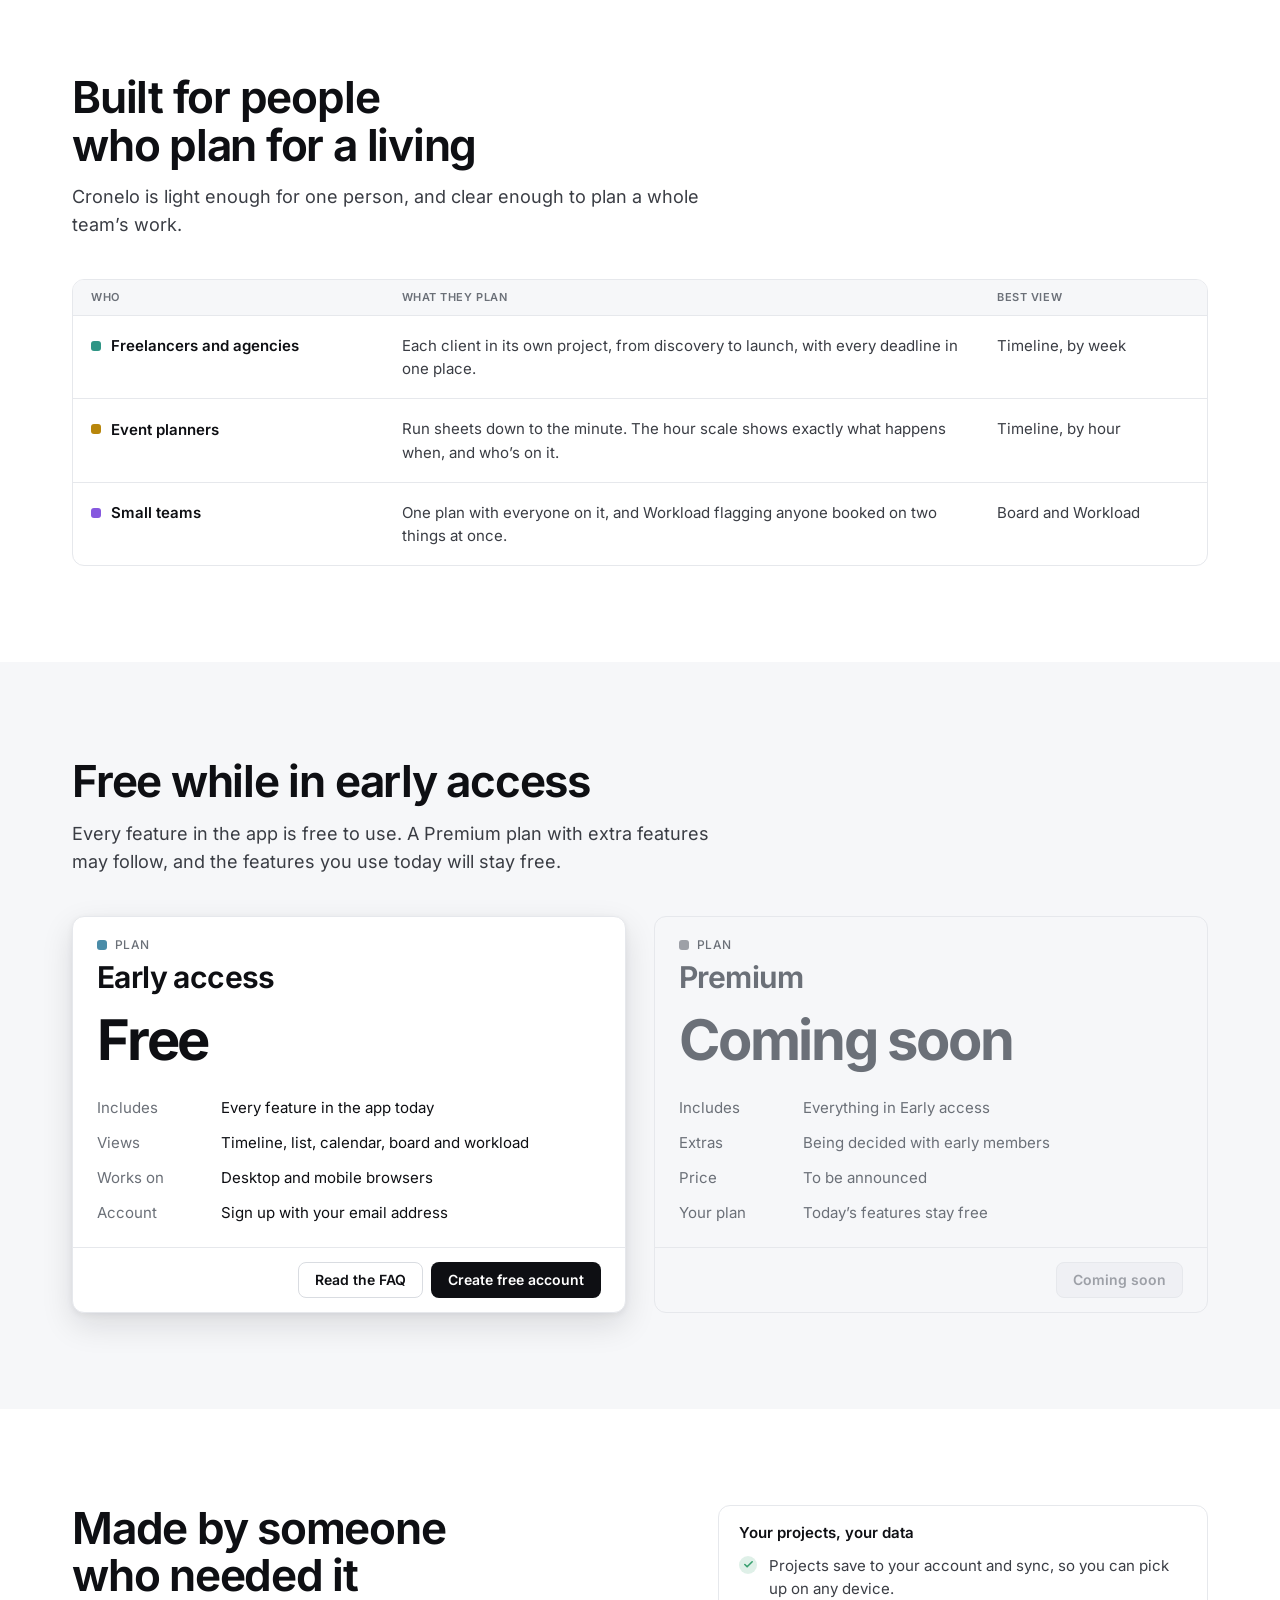
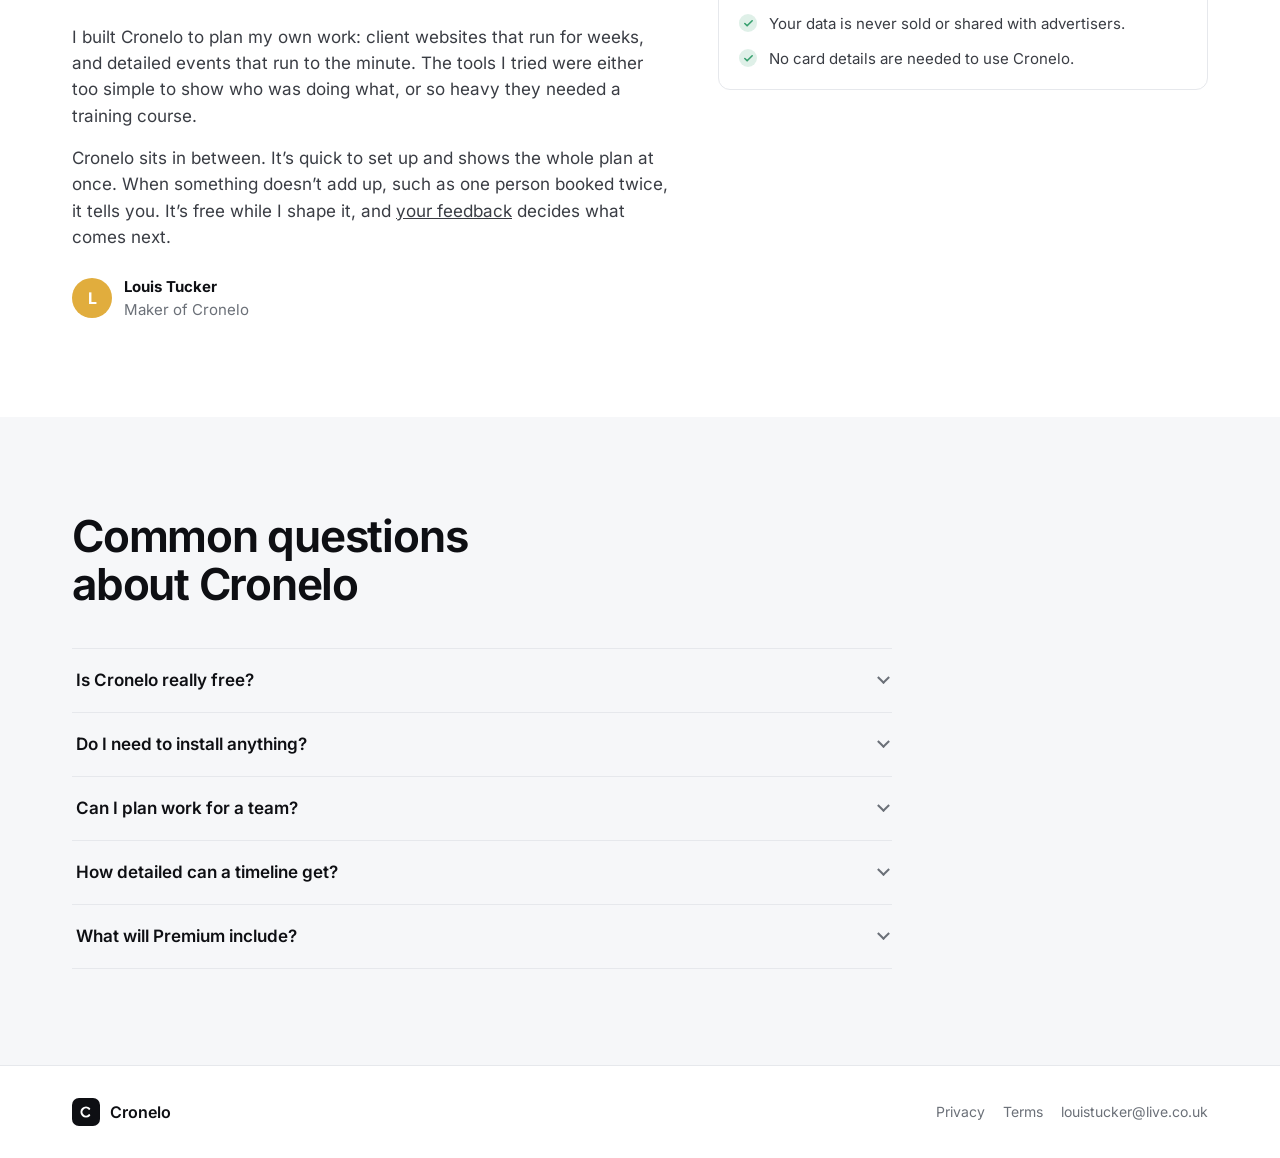
==== commit 0e9a4f8b: "New demo videos recorded at app.cronelo.co.uk Trimmed the still seconds at each end, new posters fro" ====
--- a/index.html
+++ b/index.html
@@ -194,10 +194,10 @@
   <div class="page-width">
     <div class="sec-head">
       <h2>Watch a project come together</h2>
-      <p>Just over a minute in the app: progress updates, a new task, the calendar, cards moving across the board and a workload clash being fixed.</p>
+      <p>Two minutes in the app: a new project built up task by task on the timeline, then the list, the calendar, cards moving across the board and a workload clash being fixed.</p>
     </div>
     <div class="video-frame">
-      <video id="demo-video" muted loop playsinline preload="none" disablepictureinpicture disableremoteplayback poster="assets/demo-poster.webp" aria-label="Demo of Cronelo: editing a website launch project across all five views"></video>
+      <video id="demo-video" muted loop playsinline preload="none" disablepictureinpicture disableremoteplayback poster="assets/demo-poster.webp" aria-label="Demo of Cronelo: building a website launch project and using all five views"></video>
     </div>
   </div>
 </section>
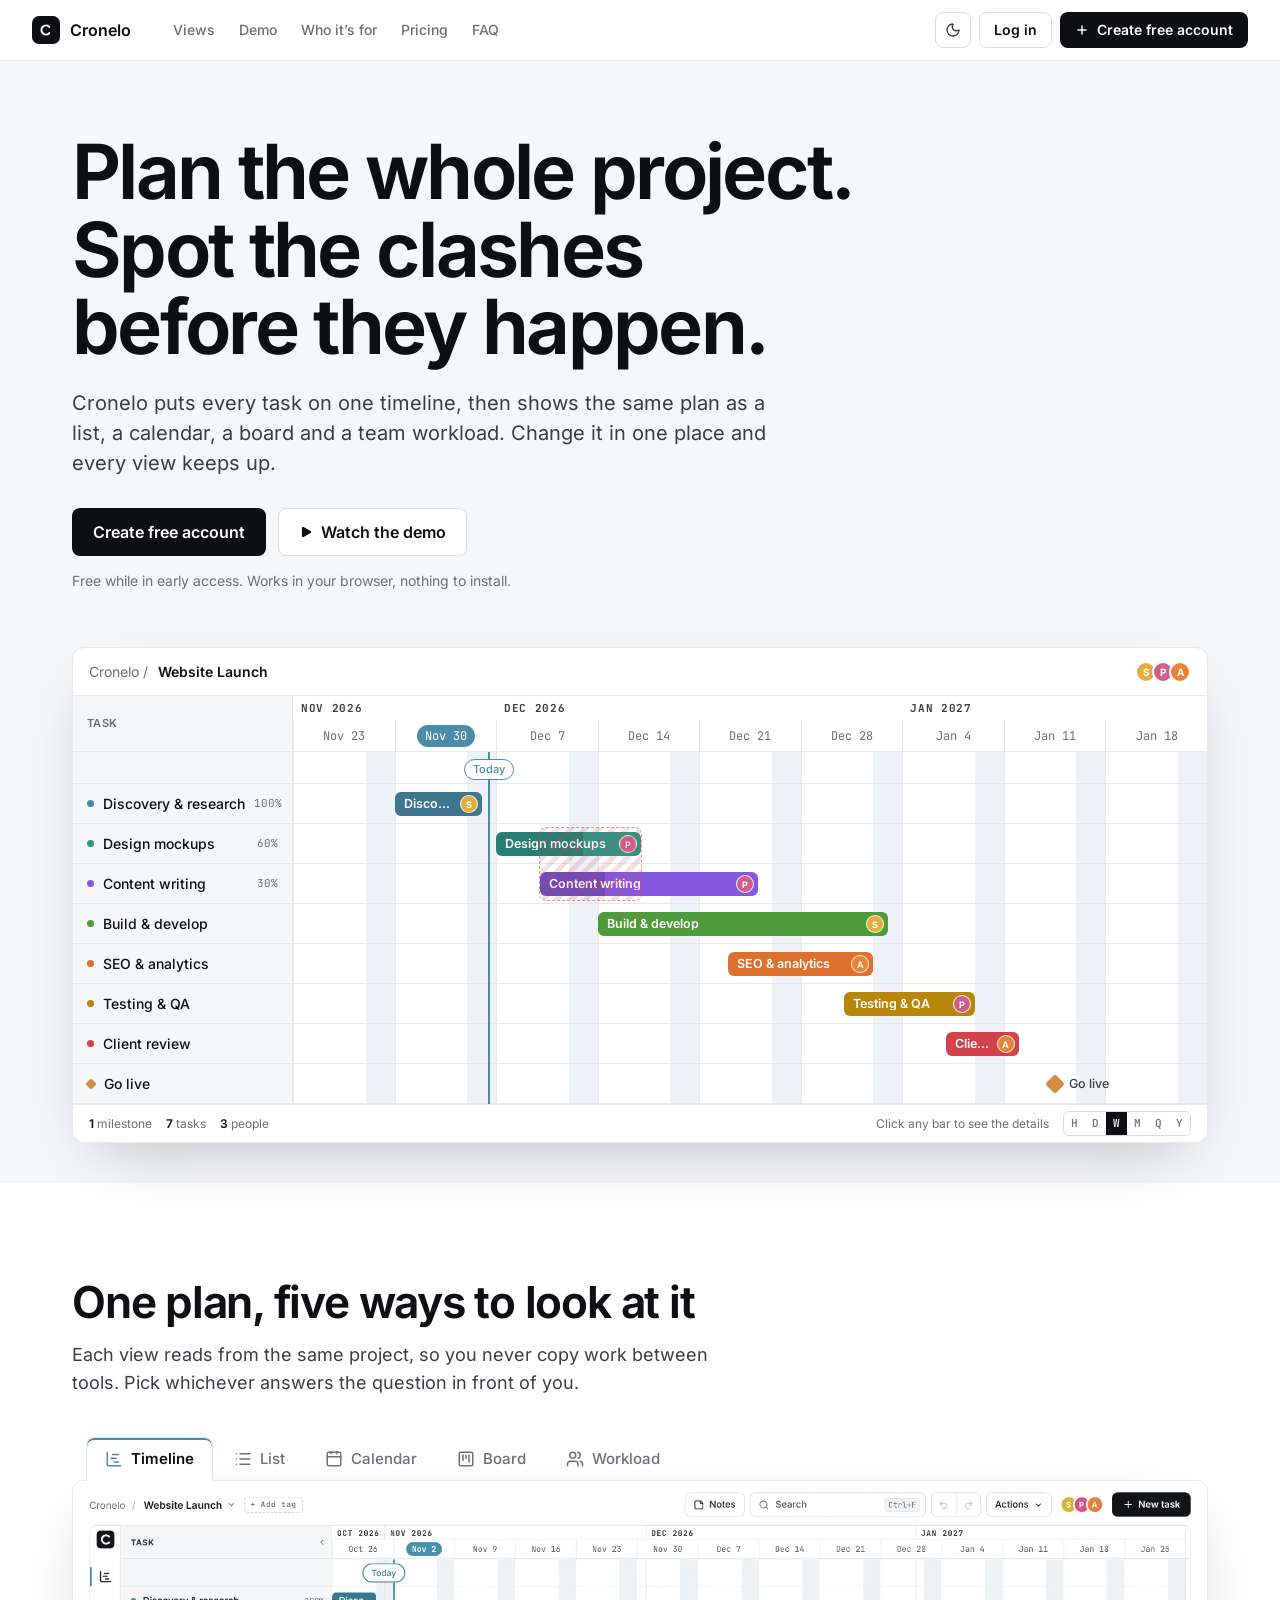
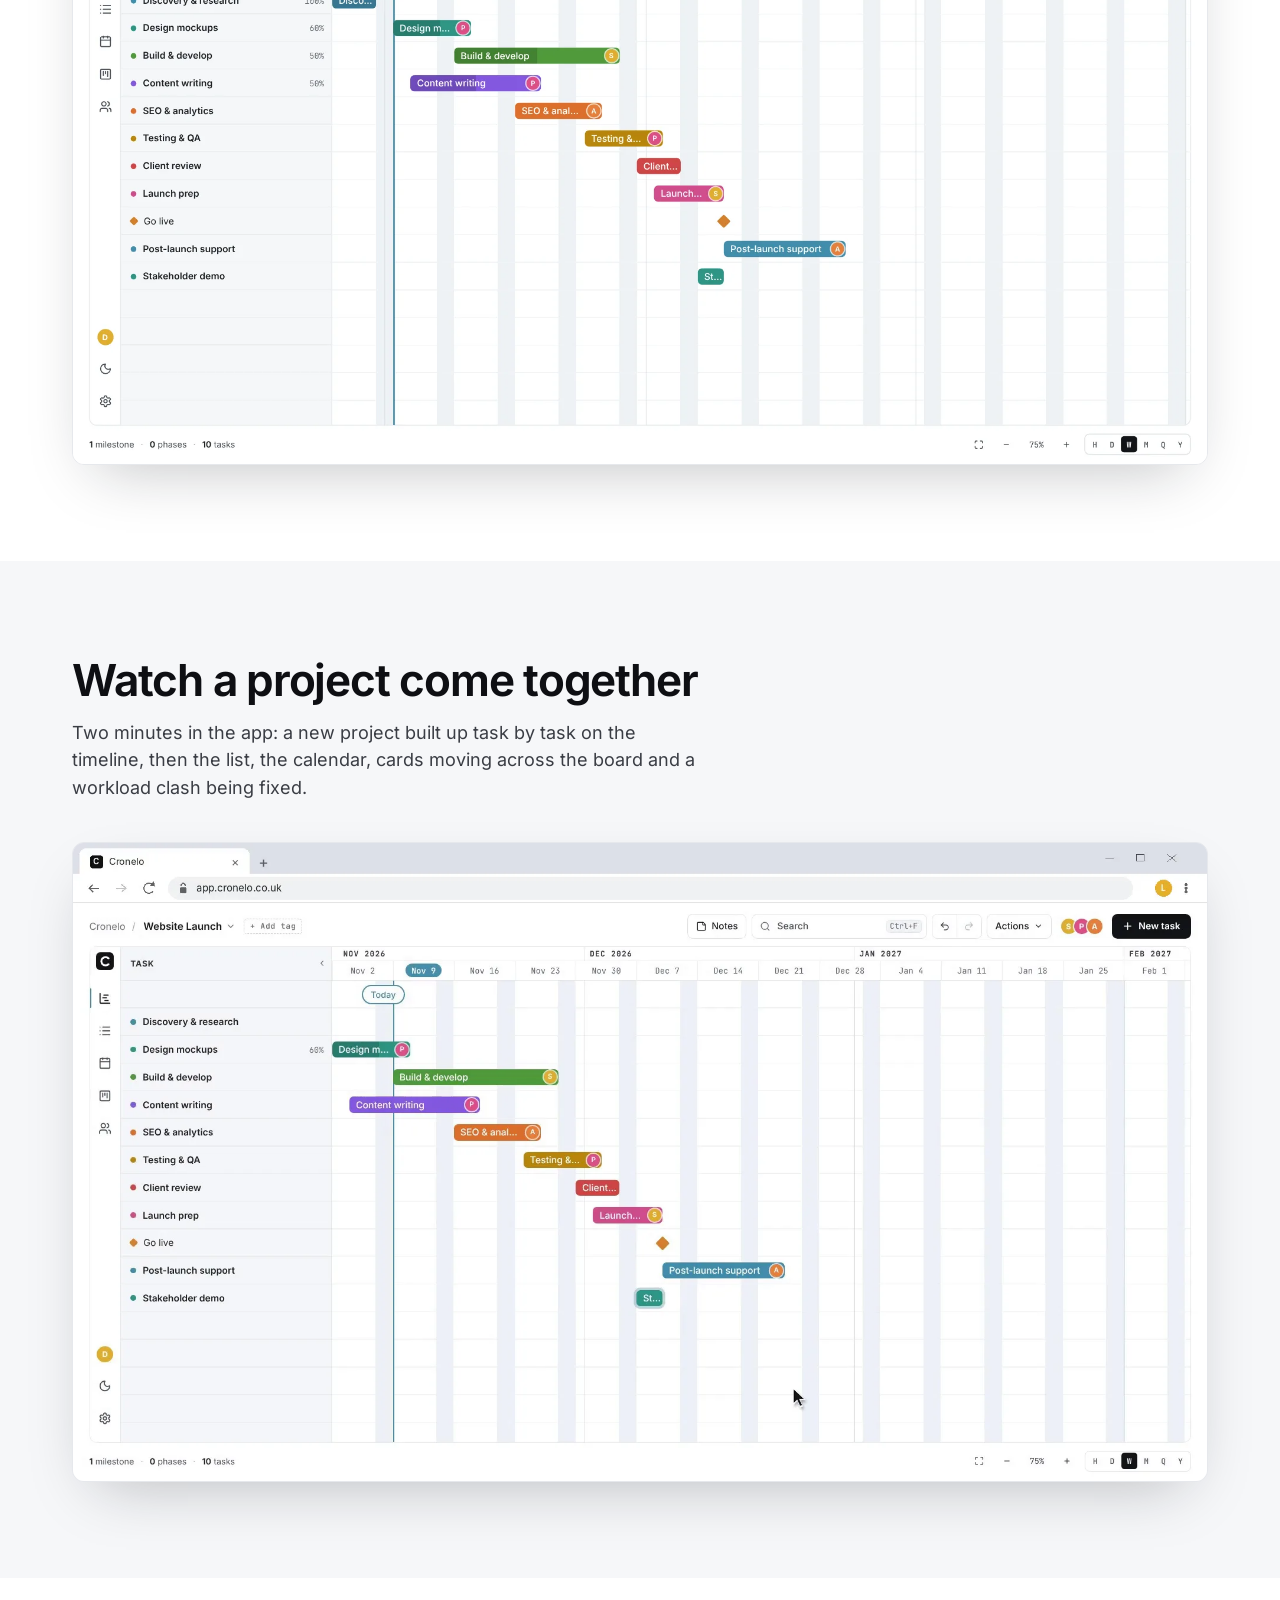
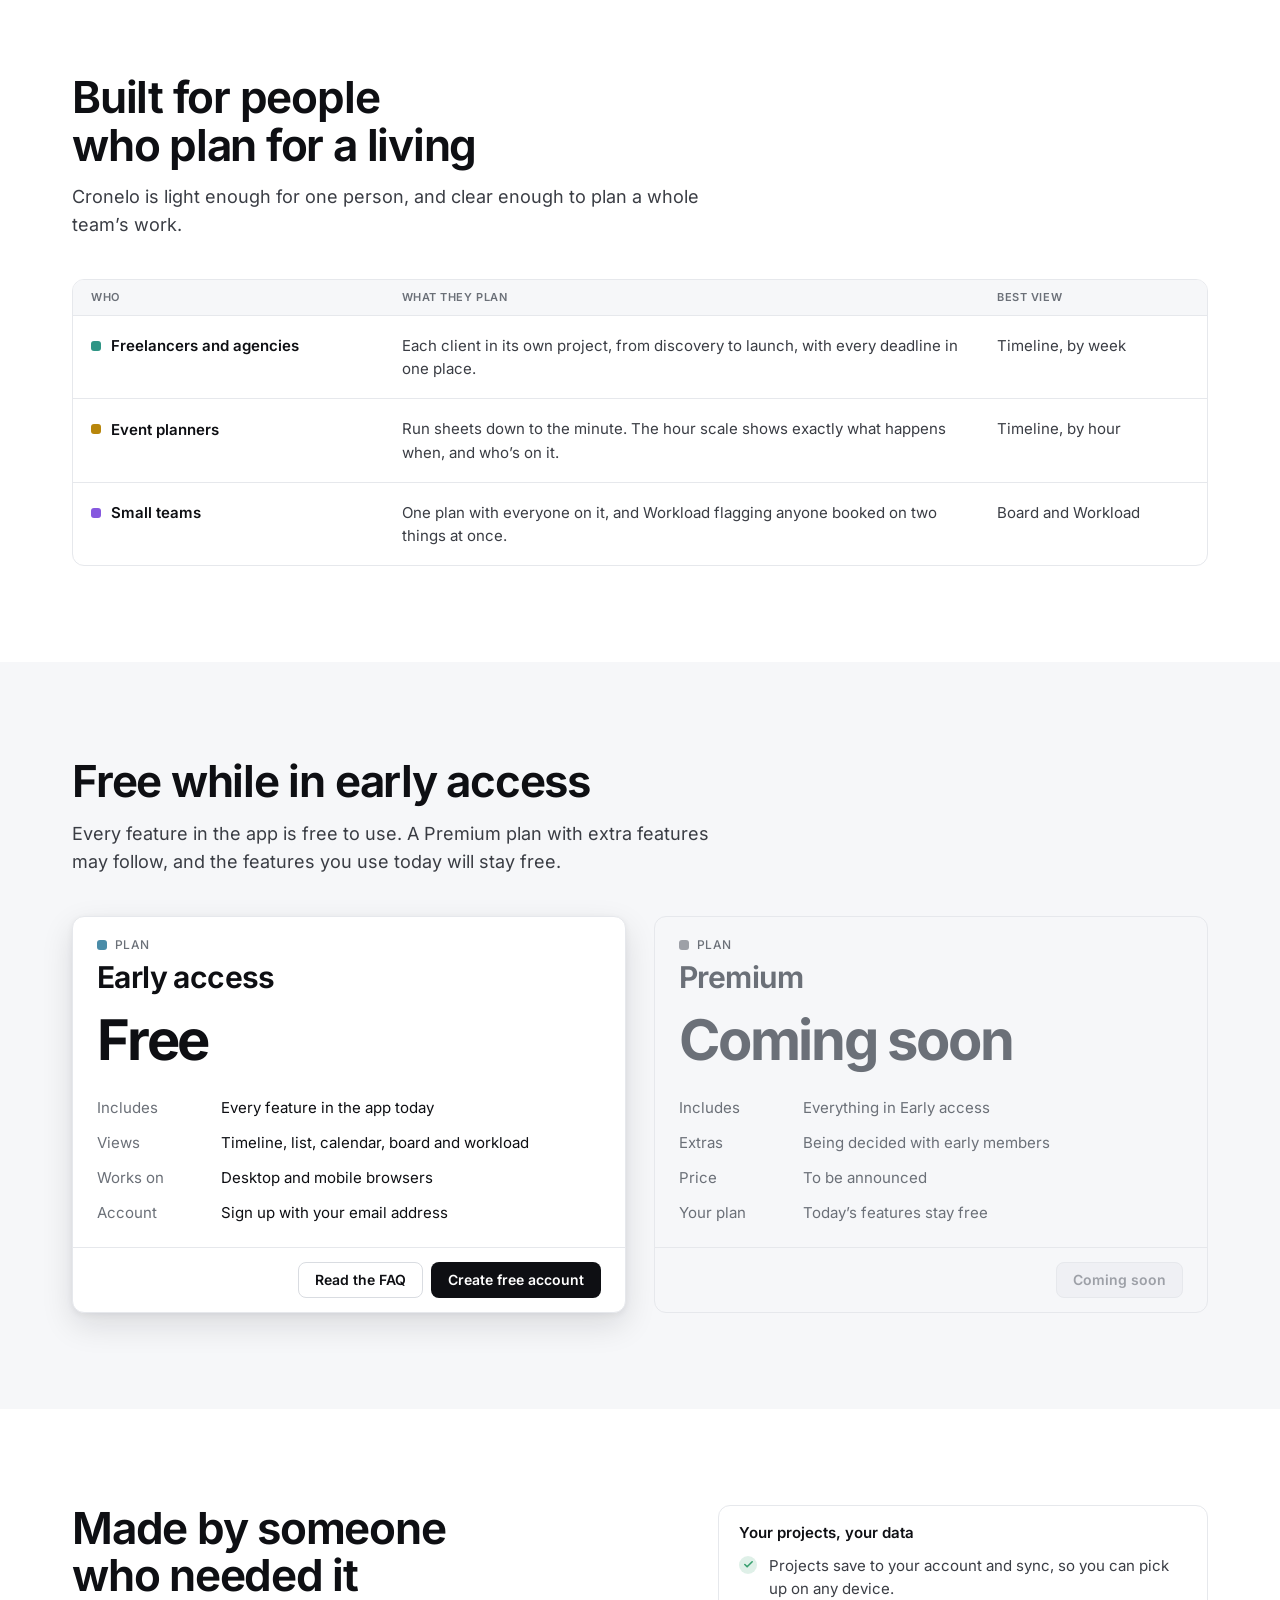
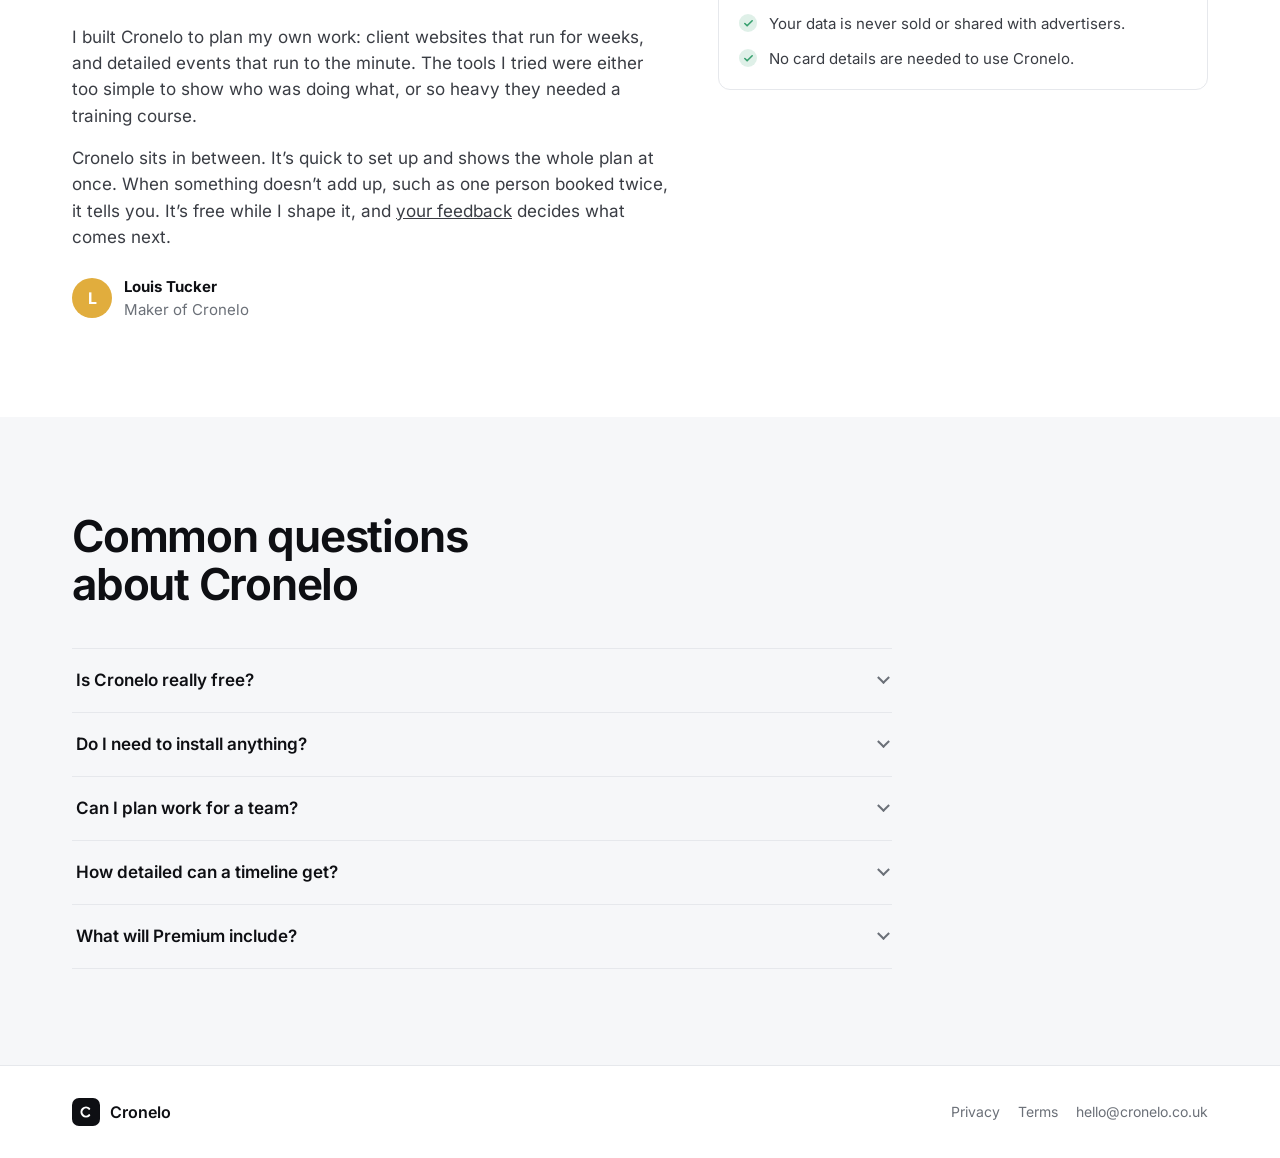
==== commit 805abd8c: "Contact address is now hello@cronelo.co.uk Co-Authored-By: Claude Opus 5.5 <noreply@anthropic.com>" ====
--- a/index.html
+++ b/index.html
@@ -19,6 +19,11 @@
 <meta property="og:url" content="https://cronelo.co.uk/">
 <meta property="og:title" content="Cronelo: project planner with a timeline and clash alerts">
 <meta property="og:description" content="Cronelo puts every task on one timeline, then shows the same plan as a list, a calendar, a board and a team workload. Free while in early access.">
+<meta property="og:image" content="https://cronelo.co.uk/assets/og-image.png">
+<meta property="og:image:width" content="1200">
+<meta property="og:image:height" content="630">
+<meta property="og:image:alt" content="Cronelo: plan the whole project and spot the clashes before they happen, beside a timeline of a website launch project.">
+<meta name="twitter:card" content="summary_large_image">
 <link rel="stylesheet" href="css/styles.css">
 <script src="js/common.js"></script>
 <!-- Structured data for search engines: what Cronelo is, who makes it, and the FAQ, which
@@ -33,7 +38,7 @@
       "name": "Cronelo",
       "url": "https://cronelo.co.uk/",
       "logo": "https://cronelo.co.uk/assets/apple-touch-icon.png",
-      "email": "louistucker@live.co.uk",
+      "email": "hello@cronelo.co.uk",
       "founder": { "@type": "Person", "name": "Louis Tucker" }
     },
     {
@@ -72,7 +77,7 @@
         {
           "@type": "Question",
           "name": "What will Premium include?",
-          "acceptedAnswer": { "@type": "Answer", "text": "That’s still being decided, and early members get a say. If Cronelo is missing something you need, <a href=\"mailto:louistucker@live.co.uk?subject=Cronelo%20Premium%20idea\">email me your idea</a>." }
+          "acceptedAnswer": { "@type": "Answer", "text": "That’s still being decided, and early members get a say. If Cronelo is missing something you need, <a href=\"mailto:hello@cronelo.co.uk?subject=Cronelo%20Premium%20idea\">email me your idea</a>." }
         }
       ]
     }
@@ -278,13 +283,13 @@
     <div>
       <div class="sec-head compact"><h2>Made by someone who needed it</h2></div>
       <p>I built Cronelo to plan my own work: client websites that run for weeks, and detailed events that run to the minute. The tools I tried were either too simple to show who was doing what, or so heavy they needed a training course.</p>
-      <p>Cronelo sits in between. It’s quick to set up and shows the whole plan at once. When something doesn’t add up, such as one person booked twice, it tells you. It’s free while I shape it, and <a href="mailto:louistucker@live.co.uk?subject=Cronelo%20feedback">your feedback</a> decides what comes next.</p>
-      <a class="sig" href="mailto:louistucker@live.co.uk?subject=Cronelo" aria-label="Email Louis Tucker, maker of Cronelo">
+      <p>Cronelo sits in between. It’s quick to set up and shows the whole plan at once. When something doesn’t add up, such as one person booked twice, it tells you. It’s free while I shape it, and <a href="mailto:hello@cronelo.co.uk?subject=Cronelo%20feedback">your feedback</a> decides what comes next.</p>
+      <a class="sig" href="mailto:hello@cronelo.co.uk?subject=Cronelo" aria-label="Email Louis Tucker, maker of Cronelo">
         <span class="av" aria-hidden="true">L</span><span><strong>Louis Tucker</strong><br><span class="role">Maker of Cronelo</span></span>
         <span class="person-card" aria-hidden="true">
           <span class="person-head"><span class="av">L</span><span><strong>Louis Tucker</strong><span class="role">Maker of Cronelo</span></span></span>
           <span class="person-row"><span>Plans</span><span>Client websites and live events</span></span>
-          <span class="person-row"><span>Email</span><span>louistucker@live.co.uk</span></span>
+          <span class="person-row"><span>Email</span><span>hello@cronelo.co.uk</span></span>
           <span class="person-foot">Click to send an email</span>
         </span>
       </a>
@@ -322,7 +327,7 @@
       </details>
       <details>
         <summary>What will Premium include?</summary>
-        <p>That’s still being decided, and early members get a say. If Cronelo is missing something you need, <a href="mailto:louistucker@live.co.uk?subject=Cronelo%20Premium%20idea">email me your idea</a>.</p>
+        <p>That’s still being decided, and early members get a say. If Cronelo is missing something you need, <a href="mailto:hello@cronelo.co.uk?subject=Cronelo%20Premium%20idea">email me your idea</a>.</p>
       </details>
     </div>
   </div>
@@ -336,7 +341,7 @@
     <nav aria-label="Footer">
       <a href="pages/privacy.html">Privacy</a>
       <a href="pages/terms.html">Terms</a>
-      <a href="mailto:louistucker@live.co.uk?subject=Cronelo">louistucker@live.co.uk</a>
+      <a href="mailto:hello@cronelo.co.uk?subject=Cronelo">hello@cronelo.co.uk</a>
     </nav>
   </div>
 </footer>
